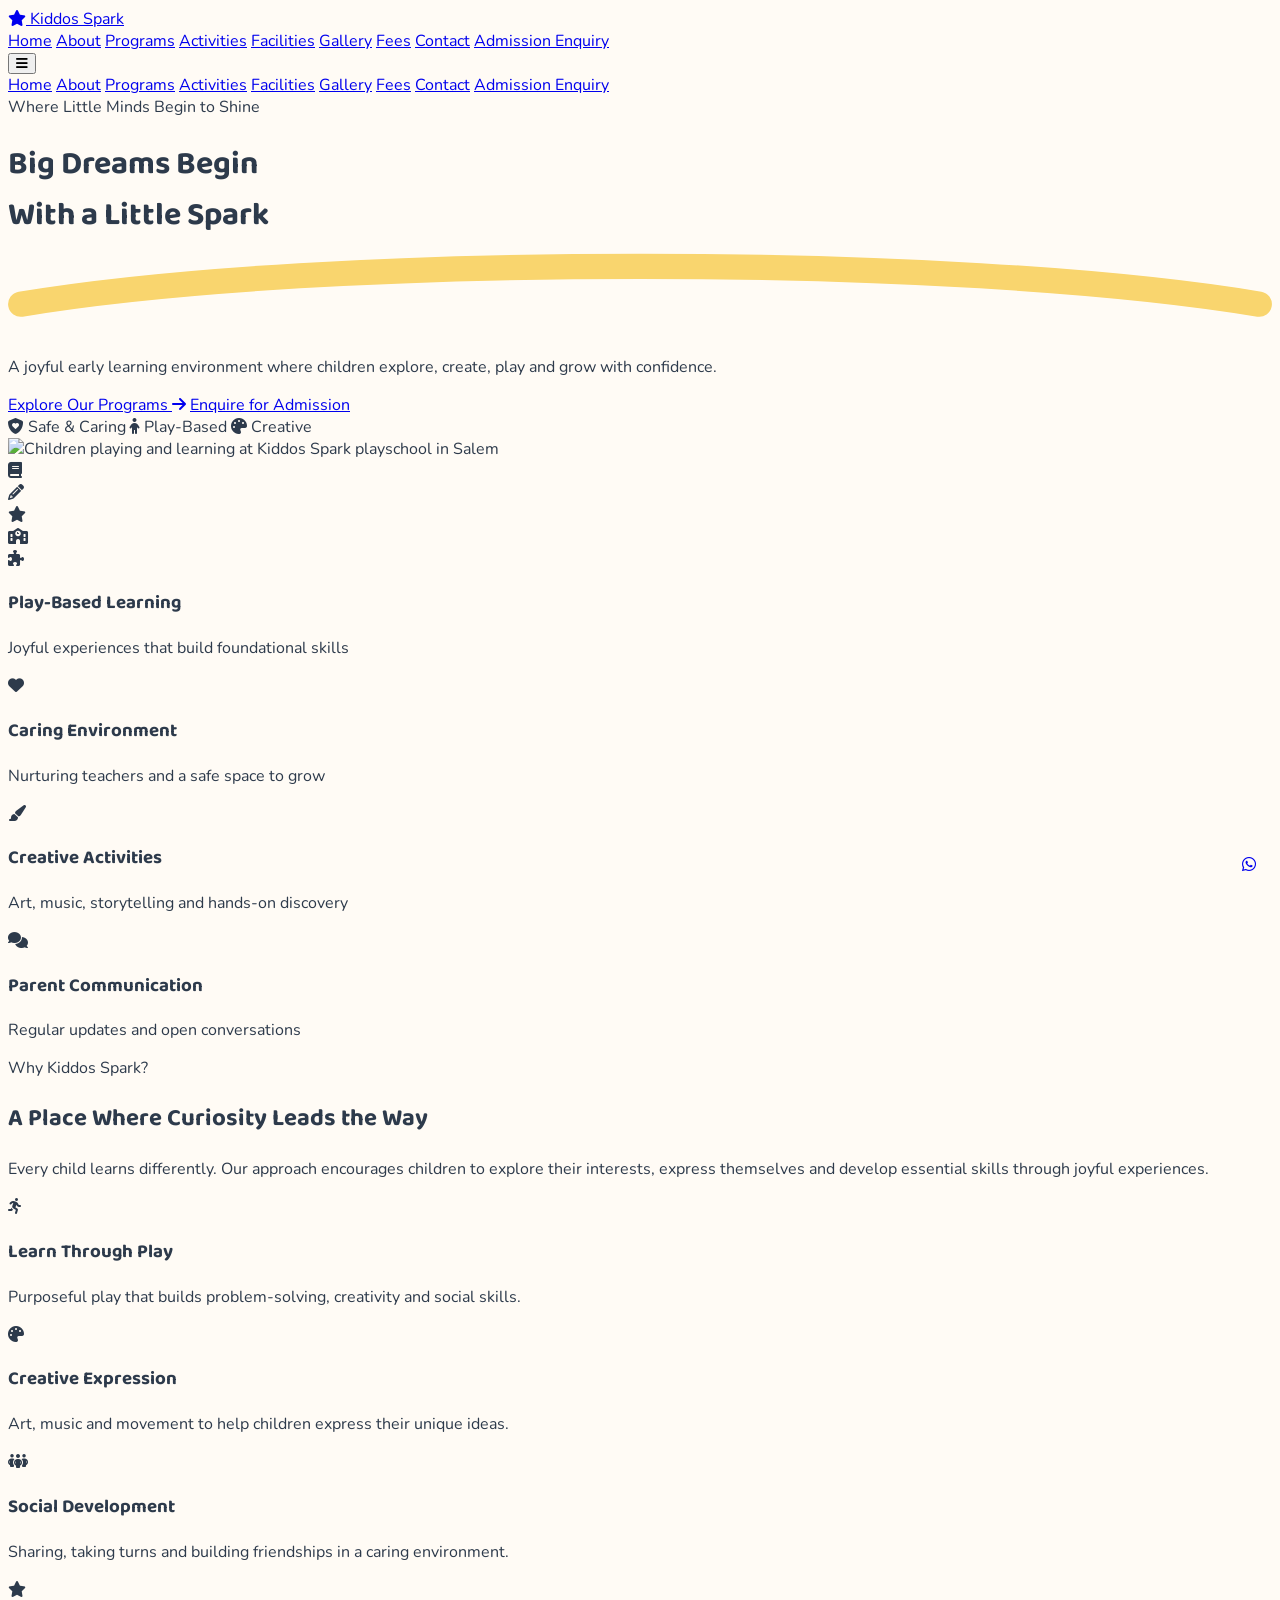
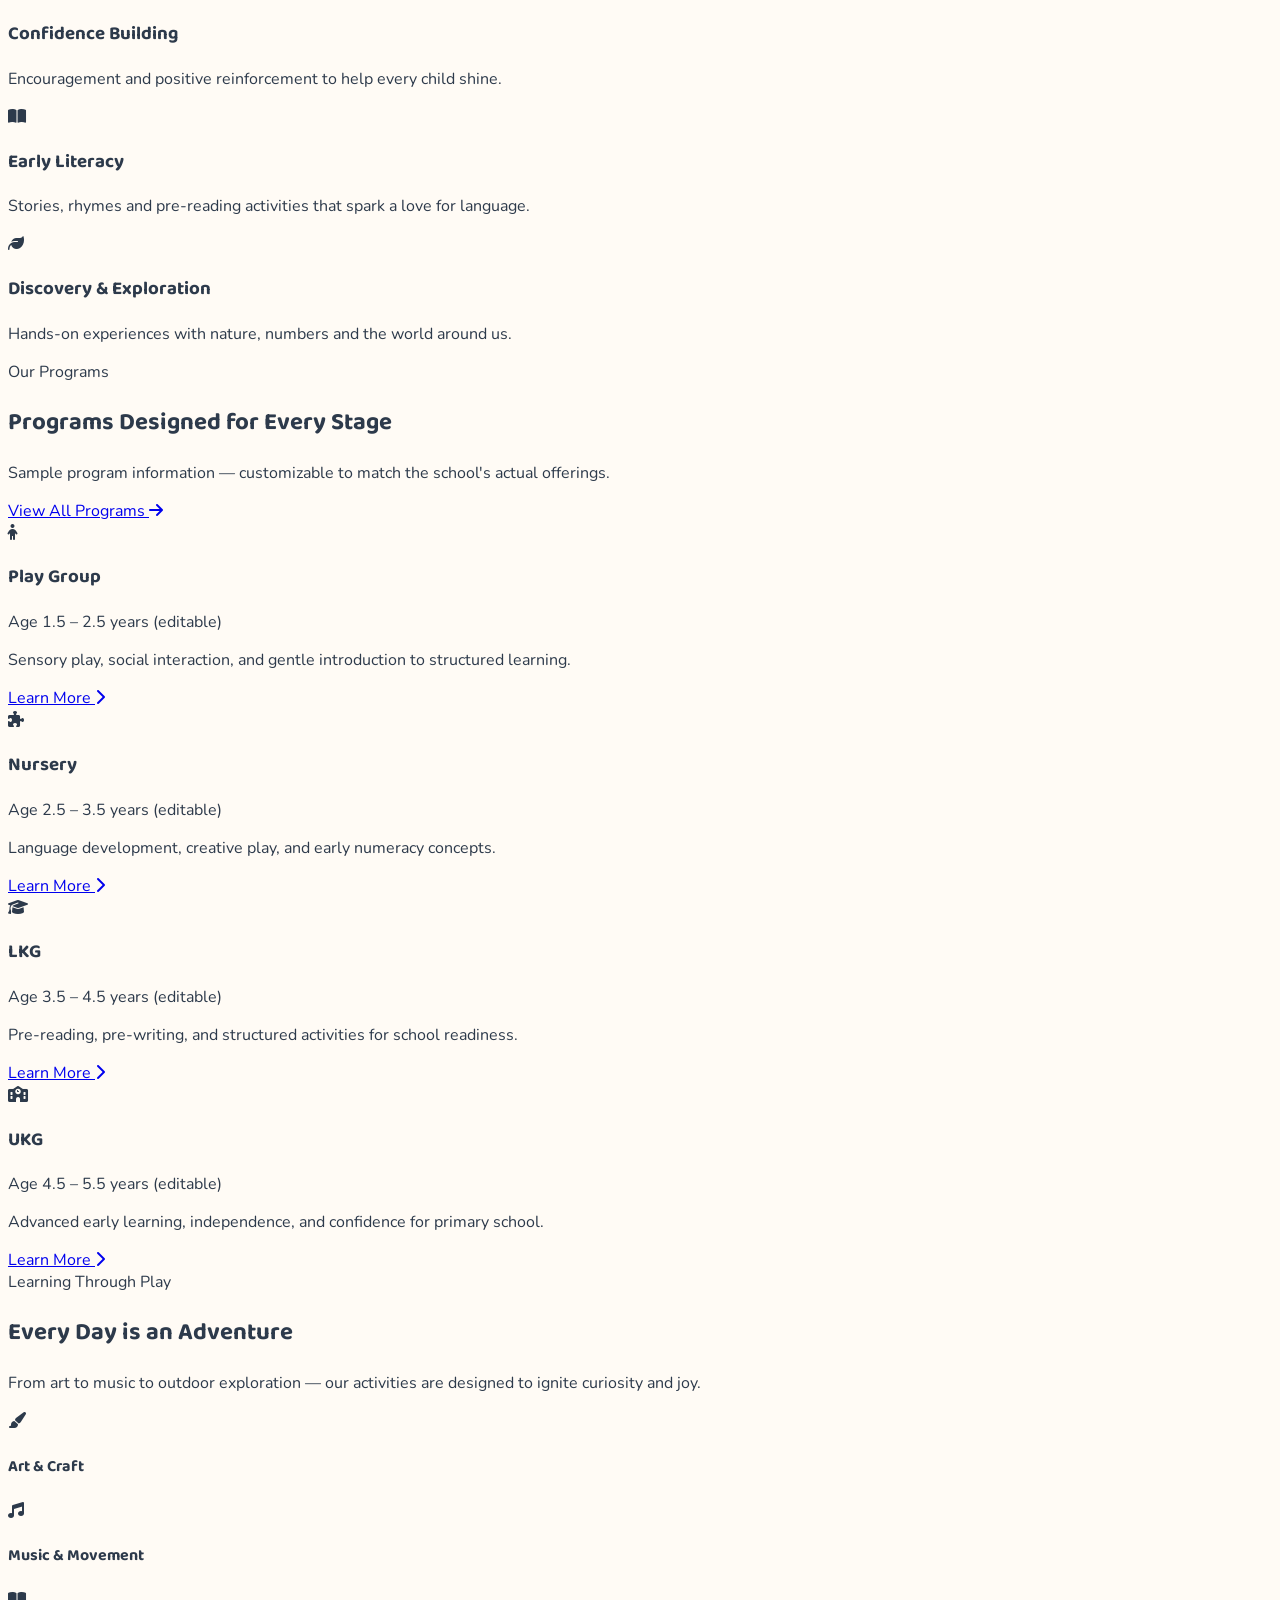
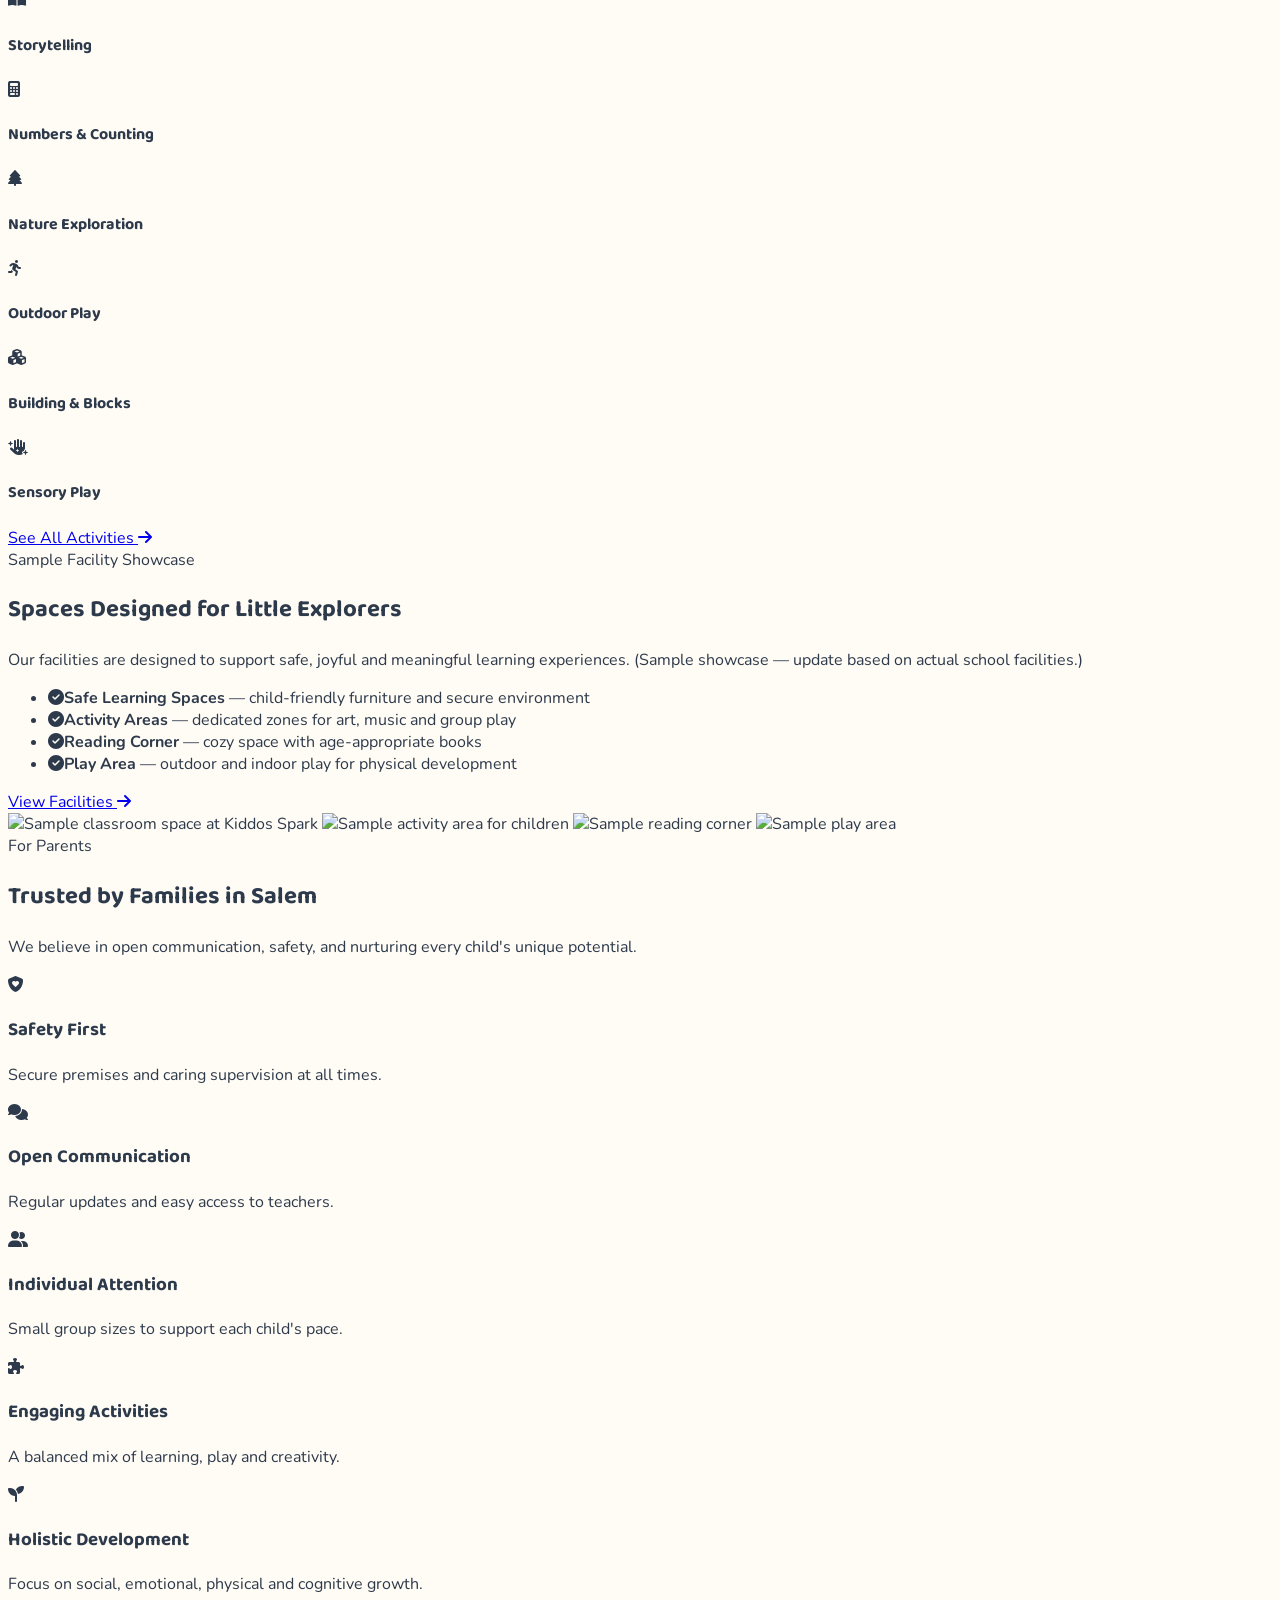
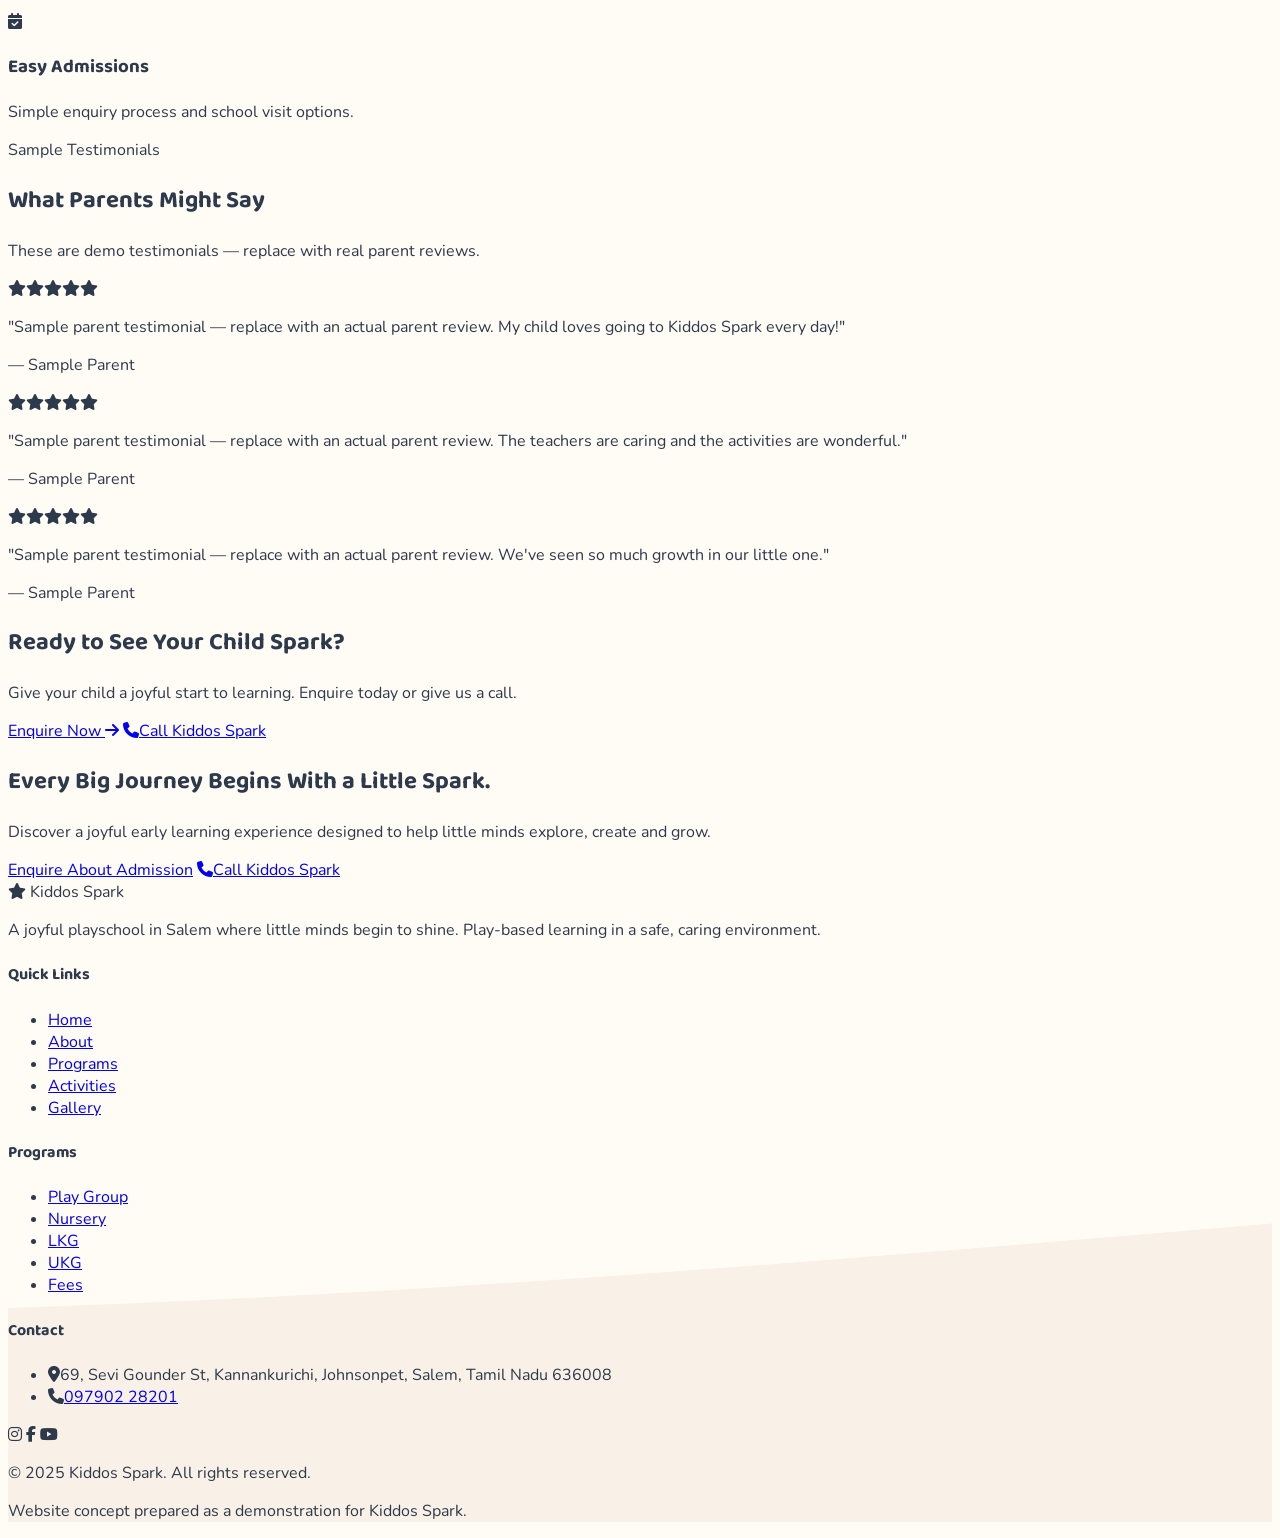
==== index.html @ aa5a7708 "first commit" ====
<!DOCTYPE html>
<html lang="en">
<head>
  <meta charset="UTF-8" />
  <meta name="viewport" content="width=device-width, initial-scale=1.0" />
  <title>Kiddos Spark – Premium Playschool in Salem | Big Dreams Begin With a Little Spark</title>
  <meta name="description" content="Kiddos Spark is a joyful playschool in Salem, Tamil Nadu. Play-based learning, caring environment, creative activities. Enquire for admission." />
  <meta property="og:title" content="Kiddos Spark – Playschool in Salem" />
  <meta property="og:description" content="Where little minds begin to shine. Explore our programs, activities, and safe learning spaces." />
  <meta property="og:type" content="website" />
  <meta property="og:url" content="https://kiddosspark.example.com" />
  <meta property="og:image" content="https://images.unsplash.com/photo-1587654780291-39c9404d746b?w=1200&h=630&fit=crop" />
  <link rel="canonical" href="https://kiddosspark.example.com" />
  <!-- Tailwind + Fonts + Icons -->
  <script src="https://cdn.tailwindcss.com"></script>
  <link rel="preconnect" href="https://fonts.googleapis.com" />
  <link rel="preconnect" href="https://fonts.gstatic.com" crossorigin />
  <link href="https://fonts.googleapis.com/css2?family=Baloo+2:wght@400;500;600;700;800&family=Nunito:wght@400;500;600;700;800&display=swap" rel="stylesheet" />
  <link rel="stylesheet" href="https://cdnjs.cloudflare.com/ajax/libs/font-awesome/6.5.0/css/all.min.css" />
  <!-- Custom Config & Styles -->
  <script>
    tailwind.config = {
      theme: {
        extend: {
          fontFamily: {
            'playful': ['"Baloo 2"', 'cursive'],
            'body': ['Nunito', 'sans-serif'],
          },
          colors: {
            'spark': {
              'yellow': '#F9D56E',
              'orange': '#F9A26C',
              'blue': '#6EC1E4',
              'green': '#A8D8B9',
              'pink': '#F7B7C7',
              'purple': '#B5A7E1',
            }
          },
          animation: {
            'float-slow': 'float 8s ease-in-out infinite',
            'float-medium': 'float 6s ease-in-out infinite',
            'float-fast': 'float 4s ease-in-out infinite',
            'sparkle': 'sparkle 3s ease-in-out infinite',
          },
          keyframes: {
            float: {
              '0%, 100%': { transform: 'translateY(0px)' },
              '50%': { transform: 'translateY(-12px)' },
            },
            sparkle: {
              '0%, 100%': { opacity: 0.3, transform: 'scale(0.8)' },
              '50%': { opacity: 1, transform: 'scale(1.2)' },
            }
          }
        }
      }
    }
  </script>
  <style>
    /* ===== BASE & ACCESSIBILITY ===== */
    * { scroll-behavior: smooth; }
    body { font-family: 'Nunito', sans-serif; color: #2D3A4B; background-color: #FFFBF5; }
    h1, h2, h3, h4 { font-family: 'Baloo 2', cursive; }
    .focus-ring:focus-visible { outline: 3px solid #F9A26C; outline-offset: 3px; border-radius: 8px; }
    .sr-only { position: absolute; width: 1px; height: 1px; padding: 0; margin: -1px; overflow: hidden; clip: rect(0,0,0,0); border: 0; }
    
    /* ===== DECORATIVE SHAPES ===== */
    .deco-cloud {
      background: white;
      border-radius: 100px;
      box-shadow: 0 8px 20px rgba(110, 193, 228, 0.15);
    }
    .deco-cloud::before, .deco-cloud::after {
      content: ''; position: absolute; background: white; border-radius: 50%;
    }
    .deco-cloud::before { width: 50%; height: 100%; top: -40%; left: 15%; }
    .deco-cloud::after { width: 40%; height: 80%; top: -30%; right: 15%; }
    .deco-blob {
      border-radius: 30% 70% 70% 30% / 30% 30% 70% 70%;
    }
    .deco-star {
      clip-path: polygon(50% 0%, 61% 35%, 98% 35%, 68% 57%, 79% 91%, 50% 70%, 21% 91%, 32% 57%, 2% 35%, 39% 35%);
    }
    
    /* ===== SCROLL REVEAL ===== */
    .reveal { opacity: 0; transform: translateY(30px); transition: opacity 0.8s ease, transform 0.8s ease; }
    .reveal.active { opacity: 1; transform: translateY(0); }
    .reveal-scale { opacity: 0; transform: scale(0.95); transition: opacity 0.7s ease, transform 0.7s ease; }
    .reveal-scale.active { opacity: 1; transform: scale(1); }
    
    /* ===== NAV & FOOTER ===== */
    .nav-scrolled { box-shadow: 0 4px 20px rgba(0,0,0,0.06); background: rgba(255,255,255,0.95); backdrop-filter: blur(8px); }
    .footer-wave { background: url("data:image/svg+xml,%3Csvg xmlns='http://www.w3.org/2000/svg' viewBox='0 0 1200 120'%3E%3Cpath d='M0,64L80,69.3C160,75,320,85,480,80C640,75,800,53,960,48C1120,43,1280,53,1360,58.7L1440,64L1440,120L1360,120C1280,120,1120,120,960,120C800,120,640,120,480,120C320,120,160,120,80,120L0,120Z' fill='%23F9F1E7'/%3E%3C/svg%3E") repeat-x bottom; background-size: cover; }
    
    /* ===== CARDS ===== */
    .card-hover { transition: transform 0.3s ease, box-shadow 0.3s ease; }
    .card-hover:hover { transform: translateY(-6px) scale(1.01); box-shadow: 0 20px 30px -10px rgba(249, 162, 108, 0.25); }
    .program-icon { transition: transform 0.3s ease; }
    .card-hover:hover .program-icon { transform: translateY(-4px) scale(1.1); }
    
    /* ===== GALLERY ===== */
    .gallery-item { transition: transform 0.3s ease, opacity 0.3s ease; cursor: pointer; }
    .gallery-item:hover { transform: scale(1.02); }
    .lightbox { display: none; position: fixed; inset: 0; background: rgba(0,0,0,0.9); z-index: 1000; align-items: center; justify-content: center; }
    .lightbox.active { display: flex; }
    .lightbox img { max-width: 90vw; max-height: 80vh; border-radius: 12px; box-shadow: 0 20px 40px rgba(0,0,0,0.4); }
    
    /* ===== FLOATING WHATSAPP ===== */
    .float-wa { position: fixed; bottom: 24px; right: 24px; z-index: 999; }
    @media (max-width: 768px) {
      .float-wa { bottom: 80px; right: 16px; }
    }
    
    /* ===== MOBILE STICKY BAR ===== */
    .mobile-cta-bar { display: none; }
    @media (max-width: 768px) {
      .mobile-cta-bar { display: flex; position: fixed; bottom: 0; left: 0; right: 0; background: white; box-shadow: 0 -4px 20px rgba(0,0,0,0.08); z-index: 998; padding: 6px 12px; justify-content: space-around; border-top: 1px solid #f0e8dc; }
      .mobile-cta-bar a { display: flex; flex-direction: column; align-items: center; font-size: 10px; color: #2D3A4B; text-decoration: none; padding: 6px 8px; border-radius: 12px; transition: background 0.2s; }
      .mobile-cta-bar a i { font-size: 18px; margin-bottom: 2px; color: #F9A26C; }
      .mobile-cta-bar a:active { background: #FFF3E9; }
      body { padding-bottom: 68px; }
    }
    
    /* ===== TIMELINE ===== */
    .timeline-item::after { content: ''; position: absolute; left: 50%; top: 100%; height: 40px; width: 3px; background: #F9D56E; transform: translateX(-50%); }
    .timeline-item:last-child::after { display: none; }
    
    /* ===== FEE TABLE ===== */
    .fee-table th { background: #FDF2E6; }
    .fee-table tr:nth-child(even) { background: #FFFBF5; }
    
    /* ===== REDUCED MOTION ===== */
    @media (prefers-reduced-motion: reduce) {
      * { animation-duration: 0.01ms !important; animation-iteration-count: 1 !important; transition-duration: 0.01ms !important; }
      .reveal, .reveal-scale { opacity: 1; transform: none; }
    }
  </style>
</head>
<body class="font-body text-gray-800 antialiased">

  <!-- ==================== NAVBAR ==================== -->
  <nav id="navbar" class="fixed top-0 left-0 right-0 z-50 bg-white/80 backdrop-blur-md transition-all duration-300">
    <div class="max-w-7xl mx-auto px-4 sm:px-6 lg:px-8">
      <div class="flex items-center justify-between h-16 md:h-20">
        <!-- Logo -->
        <a href="index.html" class="flex items-center gap-2 focus-ring" aria-label="Kiddos Spark Home">
          <span class="relative flex items-center justify-center w-10 h-10 md:w-12 md:h-12 bg-gradient-to-br from-spark-yellow to-spark-orange rounded-2xl shadow-md">
            <i class="fas fa-star text-white text-lg md:text-xl"></i>
            <span class="absolute -top-1 -right-1 w-3 h-3 bg-spark-blue rounded-full animate-sparkle"></span>
          </span>
          <span class="font-playful font-bold text-xl md:text-2xl text-gray-800">Kiddos <span class="text-spark-orange">Spark</span></span>
        </a>
        <!-- Desktop Menu -->
        <div class="hidden md:flex items-center gap-1 lg:gap-2">
          <a href="index.html" class="px-3 py-2 text-sm font-semibold rounded-full hover:bg-spark-yellow/20 transition focus-ring">Home</a>
          <a href="about.html" class="px-3 py-2 text-sm font-semibold rounded-full hover:bg-spark-yellow/20 transition focus-ring">About</a>
          <a href="programs.html" class="px-3 py-2 text-sm font-semibold rounded-full hover:bg-spark-yellow/20 transition focus-ring">Programs</a>
          <a href="activities.html" class="px-3 py-2 text-sm font-semibold rounded-full hover:bg-spark-yellow/20 transition focus-ring">Activities</a>
          <a href="facilities.html" class="px-3 py-2 text-sm font-semibold rounded-full hover:bg-spark-yellow/20 transition focus-ring">Facilities</a>
          <a href="gallery.html" class="px-3 py-2 text-sm font-semibold rounded-full hover:bg-spark-yellow/20 transition focus-ring">Gallery</a>
          <a href="fees.html" class="px-3 py-2 text-sm font-semibold rounded-full hover:bg-spark-yellow/20 transition focus-ring">Fees</a>
          <a href="contact.html" class="px-3 py-2 text-sm font-semibold rounded-full hover:bg-spark-yellow/20 transition focus-ring">Contact</a>
          <a href="admissions.html" class="ml-2 px-5 py-2.5 bg-spark-orange text-white text-sm font-bold rounded-full shadow-md hover:bg-orange-500 transition focus-ring">Admission Enquiry</a>
        </div>
        <!-- Mobile Hamburger -->
        <button id="menu-btn" class="md:hidden p-2 rounded-lg hover:bg-spark-yellow/20 focus-ring" aria-label="Toggle menu" aria-expanded="false">
          <i class="fas fa-bars text-2xl text-gray-700"></i>
        </button>
      </div>
    </div>
    <!-- Mobile Menu -->
    <div id="mobile-menu" class="hidden md:hidden bg-white border-t border-gray-100 px-4 pb-6 pt-2 shadow-lg">
      <div class="flex flex-col gap-1">
        <a href="index.html" class="px-4 py-3 text-sm font-semibold rounded-xl hover:bg-spark-yellow/20 transition">Home</a>
        <a href="about.html" class="px-4 py-3 text-sm font-semibold rounded-xl hover:bg-spark-yellow/20 transition">About</a>
        <a href="programs.html" class="px-4 py-3 text-sm font-semibold rounded-xl hover:bg-spark-yellow/20 transition">Programs</a>
        <a href="activities.html" class="px-4 py-3 text-sm font-semibold rounded-xl hover:bg-spark-yellow/20 transition">Activities</a>
        <a href="facilities.html" class="px-4 py-3 text-sm font-semibold rounded-xl hover:bg-spark-yellow/20 transition">Facilities</a>
        <a href="gallery.html" class="px-4 py-3 text-sm font-semibold rounded-xl hover:bg-spark-yellow/20 transition">Gallery</a>
        <a href="fees.html" class="px-4 py-3 text-sm font-semibold rounded-xl hover:bg-spark-yellow/20 transition">Fees</a>
        <a href="contact.html" class="px-4 py-3 text-sm font-semibold rounded-xl hover:bg-spark-yellow/20 transition">Contact</a>
        <a href="admissions.html" class="mt-2 px-4 py-3 bg-spark-orange text-white text-sm font-bold rounded-xl text-center shadow-md hover:bg-orange-500 transition">Admission Enquiry</a>
      </div>
    </div>
  </nav>

  <!-- ==================== HERO ==================== -->
  <header class="relative pt-28 md:pt-36 pb-16 md:pb-24 overflow-hidden">
    <!-- Decorative background blobs -->
    <div class="absolute top-20 -left-20 w-72 h-72 bg-spark-yellow/20 rounded-full blur-3xl" aria-hidden="true"></div>
    <div class="absolute bottom-0 -right-20 w-96 h-96 bg-spark-blue/15 rounded-full blur-3xl" aria-hidden="true"></div>
    <div class="absolute top-40 right-1/4 w-24 h-24 bg-spark-pink/20 rounded-full blur-2xl" aria-hidden="true"></div>
    
    <div class="max-w-7xl mx-auto px-4 sm:px-6 lg:px-8 relative">
      <div class="grid md:grid-cols-2 gap-12 items-center">
        <!-- Left Content -->
        <div class="reveal">
          <span class="inline-block px-4 py-1.5 bg-spark-yellow/30 text-spark-orange font-bold text-xs tracking-wider rounded-full mb-4 uppercase">Where Little Minds Begin to Shine</span>
          <h1 class="text-4xl sm:text-5xl lg:text-6xl font-playful font-extrabold leading-tight text-gray-800">
            Big Dreams Begin<br />With a <span class="text-spark-orange relative">Little Spark
              <svg class="absolute -bottom-2 left-0 w-full" viewBox="0 0 200 12" fill="none" xmlns="http://www.w3.org/2000/svg"><path d="M2 10C50 2 150 2 198 10" stroke="#F9D56E" stroke-width="4" stroke-linecap="round"/></svg>
            </span>
          </h1>
          <p class="mt-6 text-lg text-gray-600 max-w-lg leading-relaxed">A joyful early learning environment where children explore, create, play and grow with confidence.</p>
          <div class="mt-8 flex flex-wrap gap-4">
            <a href="programs.html" class="px-7 py-3.5 bg-spark-orange text-white font-bold rounded-full shadow-lg hover:bg-orange-500 transition transform hover:scale-105 focus-ring">Explore Our Programs <i class="fas fa-arrow-right ml-2"></i></a>
            <a href="admissions.html" class="px-7 py-3.5 bg-white text-spark-orange font-bold rounded-full shadow-md border-2 border-spark-orange hover:bg-spark-orange/5 transition transform hover:scale-105 focus-ring">Enquire for Admission</a>
          </div>
          <div class="mt-8 flex items-center gap-6 text-sm text-gray-500">
            <span class="flex items-center gap-2"><i class="fas fa-shield-heart text-spark-orange"></i> Safe & Caring</span>
            <span class="flex items-center gap-2"><i class="fas fa-child text-spark-blue"></i> Play-Based</span>
            <span class="flex items-center gap-2"><i class="fas fa-palette text-spark-pink"></i> Creative</span>
          </div>
        </div>
        <!-- Right Visual -->
        <div class="relative reveal-scale">
          <div class="relative w-full aspect-square max-w-md mx-auto">
            <!-- Main image card -->
            <div class="absolute inset-0 bg-gradient-to-br from-spark-yellow/40 to-spark-blue/30 rounded-[3rem] rotate-6 shadow-xl"></div>
            <img src="https://images.unsplash.com/photo-1587654780291-39c9404d746b?w=600&h=600&fit=crop" alt="Children playing and learning at Kiddos Spark playschool in Salem" class="relative rounded-[3rem] w-full h-full object-cover shadow-2xl -rotate-3 transition-transform hover:rotate-0 duration-500" loading="eager" />
            <!-- Floating decorative elements -->
            <div class="absolute -top-6 -right-4 w-16 h-16 bg-spark-yellow rounded-2xl flex items-center justify-center shadow-lg animate-float-slow" aria-hidden="true"><i class="fas fa-book text-white text-2xl"></i></div>
            <div class="absolute -bottom-4 -left-6 w-14 h-14 bg-spark-blue rounded-full flex items-center justify-center shadow-lg animate-float-medium" aria-hidden="true"><i class="fas fa-pencil text-white text-xl"></i></div>
            <div class="absolute top-1/2 -right-8 w-12 h-12 bg-spark-pink rounded-xl flex items-center justify-center shadow-lg animate-float-fast" aria-hidden="true"><i class="fas fa-star text-white text-lg"></i></div>
            <div class="absolute top-10 -left-4 w-10 h-10 bg-spark-green rounded-full shadow-lg animate-float-slow" aria-hidden="true"></div>
            <!-- Fallback illustration (always visible behind image if it fails) -->
            <div class="absolute inset-0 flex items-center justify-center bg-spark-yellow/10 rounded-[3rem] -z-10">
              <i class="fas fa-school text-8xl text-spark-orange/30"></i>
            </div>
          </div>
        </div>
      </div>
    </div>
  </header>

  <!-- ==================== TRUST / QUICK INFO ==================== -->
  <section class="py-12 bg-white">
    <div class="max-w-7xl mx-auto px-4 sm:px-6 lg:px-8">
      <div class="grid grid-cols-2 md:grid-cols-4 gap-6">
        <div class="reveal text-center p-6 rounded-3xl bg-spark-yellow/10 hover:bg-spark-yellow/20 transition card-hover">
          <div class="w-14 h-14 mx-auto bg-spark-yellow rounded-2xl flex items-center justify-center mb-3 shadow-sm"><i class="fas fa-puzzle-piece text-white text-2xl"></i></div>
          <h3 class="font-playful font-bold text-lg">Play-Based Learning</h3>
          <p class="text-sm text-gray-500 mt-1">Joyful experiences that build foundational skills</p>
        </div>
        <div class="reveal text-center p-6 rounded-3xl bg-spark-blue/10 hover:bg-spark-blue/20 transition card-hover">
          <div class="w-14 h-14 mx-auto bg-spark-blue rounded-2xl flex items-center justify-center mb-3 shadow-sm"><i class="fas fa-heart text-white text-2xl"></i></div>
          <h3 class="font-playful font-bold text-lg">Caring Environment</h3>
          <p class="text-sm text-gray-500 mt-1">Nurturing teachers and a safe space to grow</p>
        </div>
        <div class="reveal text-center p-6 rounded-3xl bg-spark-pink/10 hover:bg-spark-pink/20 transition card-hover">
          <div class="w-14 h-14 mx-auto bg-spark-pink rounded-2xl flex items-center justify-center mb-3 shadow-sm"><i class="fas fa-paint-brush text-white text-2xl"></i></div>
          <h3 class="font-playful font-bold text-lg">Creative Activities</h3>
          <p class="text-sm text-gray-500 mt-1">Art, music, storytelling and hands-on discovery</p>
        </div>
        <div class="reveal text-center p-6 rounded-3xl bg-spark-green/10 hover:bg-spark-green/20 transition card-hover">
          <div class="w-14 h-14 mx-auto bg-spark-green rounded-2xl flex items-center justify-center mb-3 shadow-sm"><i class="fas fa-comments text-white text-2xl"></i></div>
          <h3 class="font-playful font-bold text-lg">Parent Communication</h3>
          <p class="text-sm text-gray-500 mt-1">Regular updates and open conversations</p>
        </div>
      </div>
    </div>
  </section>

  <!-- ==================== WHY KIDDOS SPARK ==================== -->
  <section class="py-16 md:py-24 bg-[#FFFBF5] relative overflow-hidden">
    <div class="absolute top-10 right-0 w-40 h-40 bg-spark-yellow/10 rounded-full blur-3xl" aria-hidden="true"></div>
    <div class="max-w-7xl mx-auto px-4 sm:px-6 lg:px-8">
      <div class="text-center max-w-3xl mx-auto mb-14 reveal">
        <span class="text-spark-orange font-bold text-sm tracking-wider uppercase">Why Kiddos Spark?</span>
        <h2 class="text-3xl md:text-4xl font-playful font-extrabold mt-2">A Place Where Curiosity Leads the Way</h2>
        <p class="mt-4 text-gray-600 leading-relaxed">Every child learns differently. Our approach encourages children to explore their interests, express themselves and develop essential skills through joyful experiences.</p>
      </div>
      <div class="grid sm:grid-cols-2 lg:grid-cols-3 gap-6">
        <div class="reveal bg-white p-7 rounded-3xl shadow-sm border border-gray-100 card-hover">
          <div class="w-12 h-12 bg-spark-yellow rounded-xl flex items-center justify-center mb-4"><i class="fas fa-person-running text-white text-xl"></i></div>
          <h3 class="font-playful font-bold text-xl">Learn Through Play</h3>
          <p class="text-gray-500 text-sm mt-2">Purposeful play that builds problem-solving, creativity and social skills.</p>
        </div>
        <div class="reveal bg-white p-7 rounded-3xl shadow-sm border border-gray-100 card-hover">
          <div class="w-12 h-12 bg-spark-pink rounded-xl flex items-center justify-center mb-4"><i class="fas fa-palette text-white text-xl"></i></div>
          <h3 class="font-playful font-bold text-xl">Creative Expression</h3>
          <p class="text-gray-500 text-sm mt-2">Art, music and movement to help children express their unique ideas.</p>
        </div>
        <div class="reveal bg-white p-7 rounded-3xl shadow-sm border border-gray-100 card-hover">
          <div class="w-12 h-12 bg-spark-blue rounded-xl flex items-center justify-center mb-4"><i class="fas fa-people-group text-white text-xl"></i></div>
          <h3 class="font-playful font-bold text-xl">Social Development</h3>
          <p class="text-gray-500 text-sm mt-2">Sharing, taking turns and building friendships in a caring environment.</p>
        </div>
        <div class="reveal bg-white p-7 rounded-3xl shadow-sm border border-gray-100 card-hover">
          <div class="w-12 h-12 bg-spark-green rounded-xl flex items-center justify-center mb-4"><i class="fas fa-star text-white text-xl"></i></div>
          <h3 class="font-playful font-bold text-xl">Confidence Building</h3>
          <p class="text-gray-500 text-sm mt-2">Encouragement and positive reinforcement to help every child shine.</p>
        </div>
        <div class="reveal bg-white p-7 rounded-3xl shadow-sm border border-gray-100 card-hover">
          <div class="w-12 h-12 bg-spark-purple rounded-xl flex items-center justify-center mb-4"><i class="fas fa-book-open text-white text-xl"></i></div>
          <h3 class="font-playful font-bold text-xl">Early Literacy</h3>
          <p class="text-gray-500 text-sm mt-2">Stories, rhymes and pre-reading activities that spark a love for language.</p>
        </div>
        <div class="reveal bg-white p-7 rounded-3xl shadow-sm border border-gray-100 card-hover">
          <div class="w-12 h-12 bg-spark-orange rounded-xl flex items-center justify-center mb-4"><i class="fas fa-leaf text-white text-xl"></i></div>
          <h3 class="font-playful font-bold text-xl">Discovery & Exploration</h3>
          <p class="text-gray-500 text-sm mt-2">Hands-on experiences with nature, numbers and the world around us.</p>
        </div>
      </div>
    </div>
  </section>

  <!-- ==================== PROGRAMS PREVIEW ==================== -->
  <section class="py-16 md:py-24 bg-white">
    <div class="max-w-7xl mx-auto px-4 sm:px-6 lg:px-8">
      <div class="flex flex-col md:flex-row md:items-end justify-between mb-12 reveal">
        <div>
          <span class="text-spark-orange font-bold text-sm tracking-wider uppercase">Our Programs</span>
          <h2 class="text-3xl md:text-4xl font-playful font-extrabold mt-2">Programs Designed for Every Stage</h2>
          <p class="text-gray-500 mt-3 max-w-xl">Sample program information — customizable to match the school's actual offerings.</p>
        </div>
        <a href="programs.html" class="mt-4 md:mt-0 px-6 py-3 bg-spark-orange/10 text-spark-orange font-bold rounded-full hover:bg-spark-orange/20 transition focus-ring">View All Programs <i class="fas fa-arrow-right ml-1"></i></a>
      </div>
      <div class="grid sm:grid-cols-2 lg:grid-cols-4 gap-6">
        <div class="reveal-scale bg-[#FFFBF5] rounded-3xl p-6 border border-gray-100 card-hover">
          <div class="w-14 h-14 bg-spark-yellow rounded-2xl flex items-center justify-center mb-4 program-icon"><i class="fas fa-child text-white text-2xl"></i></div>
          <h3 class="font-playful font-bold text-xl">Play Group</h3>
          <p class="text-xs text-spark-orange font-semibold mt-1">Age 1.5 – 2.5 years (editable)</p>
          <p class="text-gray-500 text-sm mt-3">Sensory play, social interaction, and gentle introduction to structured learning.</p>
          <a href="programs.html" class="inline-block mt-4 text-spark-orange font-bold text-sm hover:underline focus-ring">Learn More <i class="fas fa-chevron-right text-xs"></i></a>
        </div>
        <div class="reveal-scale bg-[#FFFBF5] rounded-3xl p-6 border border-gray-100 card-hover">
          <div class="w-14 h-14 bg-spark-blue rounded-2xl flex items-center justify-center mb-4 program-icon"><i class="fas fa-puzzle-piece text-white text-2xl"></i></div>
          <h3 class="font-playful font-bold text-xl">Nursery</h3>
          <p class="text-xs text-spark-orange font-semibold mt-1">Age 2.5 – 3.5 years (editable)</p>
          <p class="text-gray-500 text-sm mt-3">Language development, creative play, and early numeracy concepts.</p>
          <a href="programs.html" class="inline-block mt-4 text-spark-orange font-bold text-sm hover:underline focus-ring">Learn More <i class="fas fa-chevron-right text-xs"></i></a>
        </div>
        <div class="reveal-scale bg-[#FFFBF5] rounded-3xl p-6 border border-gray-100 card-hover">
          <div class="w-14 h-14 bg-spark-pink rounded-2xl flex items-center justify-center mb-4 program-icon"><i class="fas fa-graduation-cap text-white text-2xl"></i></div>
          <h3 class="font-playful font-bold text-xl">LKG</h3>
          <p class="text-xs text-spark-orange font-semibold mt-1">Age 3.5 – 4.5 years (editable)</p>
          <p class="text-gray-500 text-sm mt-3">Pre-reading, pre-writing, and structured activities for school readiness.</p>
          <a href="programs.html" class="inline-block mt-4 text-spark-orange font-bold text-sm hover:underline focus-ring">Learn More <i class="fas fa-chevron-right text-xs"></i></a>
        </div>
        <div class="reveal-scale bg-[#FFFBF5] rounded-3xl p-6 border border-gray-100 card-hover">
          <div class="w-14 h-14 bg-spark-green rounded-2xl flex items-center justify-center mb-4 program-icon"><i class="fas fa-school text-white text-2xl"></i></div>
          <h3 class="font-playful font-bold text-xl">UKG</h3>
          <p class="text-xs text-spark-orange font-semibold mt-1">Age 4.5 – 5.5 years (editable)</p>
          <p class="text-gray-500 text-sm mt-3">Advanced early learning, independence, and confidence for primary school.</p>
          <a href="programs.html" class="inline-block mt-4 text-spark-orange font-bold text-sm hover:underline focus-ring">Learn More <i class="fas fa-chevron-right text-xs"></i></a>
        </div>
      </div>
    </div>
  </section>

  <!-- ==================== LEARNING THROUGH PLAY ==================== -->
  <section class="py-16 md:py-24 bg-[#FFFBF5]">
    <div class="max-w-7xl mx-auto px-4 sm:px-6 lg:px-8">
      <div class="text-center max-w-3xl mx-auto mb-14 reveal">
        <span class="text-spark-orange font-bold text-sm tracking-wider uppercase">Learning Through Play</span>
        <h2 class="text-3xl md:text-4xl font-playful font-extrabold mt-2">Every Day is an Adventure</h2>
        <p class="mt-4 text-gray-600">From art to music to outdoor exploration — our activities are designed to ignite curiosity and joy.</p>
      </div>
      <div class="grid grid-cols-2 md:grid-cols-4 gap-4 md:gap-6">
        <div class="reveal bg-white rounded-2xl p-5 text-center shadow-sm card-hover">
          <div class="w-12 h-12 mx-auto bg-spark-yellow rounded-xl flex items-center justify-center mb-3"><i class="fas fa-paint-brush text-white text-xl"></i></div>
          <h4 class="font-playful font-bold">Art & Craft</h4>
        </div>
        <div class="reveal bg-white rounded-2xl p-5 text-center shadow-sm card-hover">
          <div class="w-12 h-12 mx-auto bg-spark-blue rounded-xl flex items-center justify-center mb-3"><i class="fas fa-music text-white text-xl"></i></div>
          <h4 class="font-playful font-bold">Music & Movement</h4>
        </div>
        <div class="reveal bg-white rounded-2xl p-5 text-center shadow-sm card-hover">
          <div class="w-12 h-12 mx-auto bg-spark-pink rounded-xl flex items-center justify-center mb-3"><i class="fas fa-book-open text-white text-xl"></i></div>
          <h4 class="font-playful font-bold">Storytelling</h4>
        </div>
        <div class="reveal bg-white rounded-2xl p-5 text-center shadow-sm card-hover">
          <div class="w-12 h-12 mx-auto bg-spark-green rounded-xl flex items-center justify-center mb-3"><i class="fas fa-calculator text-white text-xl"></i></div>
          <h4 class="font-playful font-bold">Numbers & Counting</h4>
        </div>
        <div class="reveal bg-white rounded-2xl p-5 text-center shadow-sm card-hover">
          <div class="w-12 h-12 mx-auto bg-spark-purple rounded-xl flex items-center justify-center mb-3"><i class="fas fa-tree text-white text-xl"></i></div>
          <h4 class="font-playful font-bold">Nature Exploration</h4>
        </div>
        <div class="reveal bg-white rounded-2xl p-5 text-center shadow-sm card-hover">
          <div class="w-12 h-12 mx-auto bg-spark-orange rounded-xl flex items-center justify-center mb-3"><i class="fas fa-person-running text-white text-xl"></i></div>
          <h4 class="font-playful font-bold">Outdoor Play</h4>
        </div>
        <div class="reveal bg-white rounded-2xl p-5 text-center shadow-sm card-hover">
          <div class="w-12 h-12 mx-auto bg-spark-yellow rounded-xl flex items-center justify-center mb-3"><i class="fas fa-cubes text-white text-xl"></i></div>
          <h4 class="font-playful font-bold">Building & Blocks</h4>
        </div>
        <div class="reveal bg-white rounded-2xl p-5 text-center shadow-sm card-hover">
          <div class="w-12 h-12 mx-auto bg-spark-blue rounded-xl flex items-center justify-center mb-3"><i class="fas fa-hand-sparkles text-white text-xl"></i></div>
          <h4 class="font-playful font-bold">Sensory Play</h4>
        </div>
      </div>
      <div class="text-center mt-10 reveal">
        <a href="activities.html" class="px-7 py-3 bg-spark-orange text-white font-bold rounded-full shadow-md hover:bg-orange-500 transition focus-ring">See All Activities <i class="fas fa-arrow-right ml-1"></i></a>
      </div>
    </div>
  </section>

  <!-- ==================== FACILITIES PREVIEW ==================== -->
  <section class="py-16 md:py-24 bg-white">
    <div class="max-w-7xl mx-auto px-4 sm:px-6 lg:px-8">
      <div class="grid md:grid-cols-2 gap-12 items-center">
        <div class="reveal">
          <span class="text-spark-orange font-bold text-sm tracking-wider uppercase">Sample Facility Showcase</span>
          <h2 class="text-3xl md:text-4xl font-playful font-extrabold mt-2">Spaces Designed for Little Explorers</h2>
          <p class="mt-4 text-gray-600 leading-relaxed">Our facilities are designed to support safe, joyful and meaningful learning experiences. (Sample showcase — update based on actual school facilities.)</p>
          <ul class="mt-6 space-y-3">
            <li class="flex items-start gap-3"><i class="fas fa-check-circle text-spark-green mt-1"></i><span><strong>Safe Learning Spaces</strong> — child-friendly furniture and secure environment</span></li>
            <li class="flex items-start gap-3"><i class="fas fa-check-circle text-spark-green mt-1"></i><span><strong>Activity Areas</strong> — dedicated zones for art, music and group play</span></li>
            <li class="flex items-start gap-3"><i class="fas fa-check-circle text-spark-green mt-1"></i><span><strong>Reading Corner</strong> — cozy space with age-appropriate books</span></li>
            <li class="flex items-start gap-3"><i class="fas fa-check-circle text-spark-green mt-1"></i><span><strong>Play Area</strong> — outdoor and indoor play for physical development</span></li>
          </ul>
          <a href="facilities.html" class="inline-block mt-8 px-7 py-3 bg-spark-blue text-white font-bold rounded-full shadow-md hover:bg-blue-500 transition focus-ring">View Facilities <i class="fas fa-arrow-right ml-1"></i></a>
        </div>
        <div class="reveal-scale relative">
          <div class="grid grid-cols-2 gap-4">
            <img src="https://images.unsplash.com/photo-1503454537195-1dcabb73ffb9?w=400&h=400&fit=crop" alt="Sample classroom space at Kiddos Spark" class="rounded-3xl w-full h-48 object-cover shadow-md" loading="lazy" />
            <img src="https://images.unsplash.com/photo-1588072432836-e10032774350?w=400&h=400&fit=crop" alt="Sample activity area for children" class="rounded-3xl w-full h-48 object-cover shadow-md mt-8" loading="lazy" />
            <img src="https://images.unsplash.com/photo-1564429238817-393bd4286b2d?w=400&h=400&fit=crop" alt="Sample reading corner" class="rounded-3xl w-full h-48 object-cover shadow-md -mt-4" loading="lazy" />
            <img src="https://images.unsplash.com/photo-1596464716127-f2a82984de30?w=400&h=400&fit=crop" alt="Sample play area" class="rounded-3xl w-full h-48 object-cover shadow-md mt-4" loading="lazy" />
          </div>
        </div>
      </div>
    </div>
  </section>

  <!-- ==================== PARENT TRUST ==================== -->
  <section class="py-16 md:py-24 bg-[#FFFBF5]">
    <div class="max-w-7xl mx-auto px-4 sm:px-6 lg:px-8">
      <div class="text-center max-w-3xl mx-auto mb-14 reveal">
        <span class="text-spark-orange font-bold text-sm tracking-wider uppercase">For Parents</span>
        <h2 class="text-3xl md:text-4xl font-playful font-extrabold mt-2">Trusted by Families in Salem</h2>
        <p class="mt-4 text-gray-600">We believe in open communication, safety, and nurturing every child's unique potential.</p>
      </div>
      <div class="grid sm:grid-cols-2 lg:grid-cols-3 gap-6">
        <div class="reveal bg-white p-7 rounded-3xl shadow-sm card-hover">
          <div class="w-12 h-12 bg-spark-blue rounded-xl flex items-center justify-center mb-4"><i class="fas fa-shield-heart text-white text-xl"></i></div>
          <h3 class="font-playful font-bold text-lg">Safety First</h3>
          <p class="text-gray-500 text-sm mt-2">Secure premises and caring supervision at all times.</p>
        </div>
        <div class="reveal bg-white p-7 rounded-3xl shadow-sm card-hover">
          <div class="w-12 h-12 bg-spark-green rounded-xl flex items-center justify-center mb-4"><i class="fas fa-comments text-white text-xl"></i></div>
          <h3 class="font-playful font-bold text-lg">Open Communication</h3>
          <p class="text-gray-500 text-sm mt-2">Regular updates and easy access to teachers.</p>
        </div>
        <div class="reveal bg-white p-7 rounded-3xl shadow-sm card-hover">
          <div class="w-12 h-12 bg-spark-yellow rounded-xl flex items-center justify-center mb-4"><i class="fas fa-user-group text-white text-xl"></i></div>
          <h3 class="font-playful font-bold text-lg">Individual Attention</h3>
          <p class="text-gray-500 text-sm mt-2">Small group sizes to support each child's pace.</p>
        </div>
        <div class="reveal bg-white p-7 rounded-3xl shadow-sm card-hover">
          <div class="w-12 h-12 bg-spark-pink rounded-xl flex items-center justify-center mb-4"><i class="fas fa-puzzle-piece text-white text-xl"></i></div>
          <h3 class="font-playful font-bold text-lg">Engaging Activities</h3>
          <p class="text-gray-500 text-sm mt-2">A balanced mix of learning, play and creativity.</p>
        </div>
        <div class="reveal bg-white p-7 rounded-3xl shadow-sm card-hover">
          <div class="w-12 h-12 bg-spark-purple rounded-xl flex items-center justify-center mb-4"><i class="fas fa-seedling text-white text-xl"></i></div>
          <h3 class="font-playful font-bold text-lg">Holistic Development</h3>
          <p class="text-gray-500 text-sm mt-2">Focus on social, emotional, physical and cognitive growth.</p>
        </div>
        <div class="reveal bg-white p-7 rounded-3xl shadow-sm card-hover">
          <div class="w-12 h-12 bg-spark-orange rounded-xl flex items-center justify-center mb-4"><i class="fas fa-calendar-check text-white text-xl"></i></div>
          <h3 class="font-playful font-bold text-lg">Easy Admissions</h3>
          <p class="text-gray-500 text-sm mt-2">Simple enquiry process and school visit options.</p>
        </div>
      </div>
    </div>
  </section>

  <!-- ==================== TESTIMONIALS ==================== -->
  <section class="py-16 md:py-24 bg-white">
    <div class="max-w-7xl mx-auto px-4 sm:px-6 lg:px-8">
      <div class="text-center max-w-3xl mx-auto mb-14 reveal">
        <span class="text-spark-orange font-bold text-sm tracking-wider uppercase">Sample Testimonials</span>
        <h2 class="text-3xl md:text-4xl font-playful font-extrabold mt-2">What Parents Might Say</h2>
        <p class="mt-4 text-gray-500 text-sm">These are demo testimonials — replace with real parent reviews.</p>
      </div>
      <div class="grid md:grid-cols-3 gap-6">
        <div class="reveal bg-[#FFFBF5] p-7 rounded-3xl border border-gray-100">
          <div class="flex text-spark-yellow mb-3"><i class="fas fa-star"></i><i class="fas fa-star"></i><i class="fas fa-star"></i><i class="fas fa-star"></i><i class="fas fa-star"></i></div>
          <p class="text-gray-600 italic text-sm">"Sample parent testimonial — replace with an actual parent review. My child loves going to Kiddos Spark every day!"</p>
          <p class="mt-4 font-bold text-sm">— Sample Parent</p>
        </div>
        <div class="reveal bg-[#FFFBF5] p-7 rounded-3xl border border-gray-100">
          <div class="flex text-spark-yellow mb-3"><i class="fas fa-star"></i><i class="fas fa-star"></i><i class="fas fa-star"></i><i class="fas fa-star"></i><i class="fas fa-star"></i></div>
          <p class="text-gray-600 italic text-sm">"Sample parent testimonial — replace with an actual parent review. The teachers are caring and the activities are wonderful."</p>
          <p class="mt-4 font-bold text-sm">— Sample Parent</p>
        </div>
        <div class="reveal bg-[#FFFBF5] p-7 rounded-3xl border border-gray-100">
          <div class="flex text-spark-yellow mb-3"><i class="fas fa-star"></i><i class="fas fa-star"></i><i class="fas fa-star"></i><i class="fas fa-star"></i><i class="fas fa-star"></i></div>
          <p class="text-gray-600 italic text-sm">"Sample parent testimonial — replace with an actual parent review. We've seen so much growth in our little one."</p>
          <p class="mt-4 font-bold text-sm">— Sample Parent</p>
        </div>
      </div>
    </div>
  </section>

  <!-- ==================== ADMISSION CTA ==================== -->
  <section class="py-16 md:py-24 bg-gradient-to-br from-spark-yellow/30 via-spark-orange/20 to-spark-pink/20">
    <div class="max-w-4xl mx-auto px-4 sm:px-6 lg:px-8 text-center reveal">
      <h2 class="text-3xl md:text-5xl font-playful font-extrabold text-gray-800">Ready to See Your Child Spark?</h2>
      <p class="mt-4 text-lg text-gray-600 max-w-2xl mx-auto">Give your child a joyful start to learning. Enquire today or give us a call.</p>
      <div class="mt-8 flex flex-wrap justify-center gap-4">
        <a href="admissions.html" class="px-8 py-4 bg-spark-orange text-white font-bold rounded-full shadow-lg hover:bg-orange-500 transition transform hover:scale-105 focus-ring">Enquire Now <i class="fas fa-arrow-right ml-2"></i></a>
        <a href="tel:09790228201" class="px-8 py-4 bg-white text-spark-orange font-bold rounded-full shadow-md border-2 border-spark-orange hover:bg-spark-orange/5 transition transform hover:scale-105 focus-ring"><i class="fas fa-phone mr-2"></i>Call Kiddos Spark</a>
      </div>
    </div>
  </section>

  <!-- ==================== FINAL CTA ==================== -->
  <section class="py-16 bg-white border-t border-gray-100">
    <div class="max-w-4xl mx-auto px-4 sm:px-6 lg:px-8 text-center reveal">
      <h2 class="text-2xl md:text-3xl font-playful font-extrabold">Every Big Journey Begins With a Little Spark.</h2>
      <p class="mt-3 text-gray-500">Discover a joyful early learning experience designed to help little minds explore, create and grow.</p>
      <div class="mt-6 flex flex-wrap justify-center gap-4">
        <a href="admissions.html" class="px-6 py-3 bg-spark-orange text-white font-bold rounded-full shadow-md hover:bg-orange-500 transition focus-ring">Enquire About Admission</a>
        <a href="tel:09790228201" class="px-6 py-3 bg-gray-100 text-gray-800 font-bold rounded-full hover:bg-gray-200 transition focus-ring"><i class="fas fa-phone mr-2"></i>Call Kiddos Spark</a>
      </div>
    </div>
  </section>

  <!-- ==================== FOOTER ==================== -->
  <footer class="bg-[#2D3A4B] text-white pt-16 pb-8 footer-wave">
    <div class="max-w-7xl mx-auto px-4 sm:px-6 lg:px-8">
      <div class="grid sm:grid-cols-2 lg:grid-cols-4 gap-10">
        <div>
          <div class="flex items-center gap-2 mb-4">
            <span class="w-10 h-10 bg-gradient-to-br from-spark-yellow to-spark-orange rounded-xl flex items-center justify-center"><i class="fas fa-star text-white"></i></span>
            <span class="font-playful font-bold text-xl">Kiddos Spark</span>
          </div>
          <p class="text-gray-300 text-sm leading-relaxed">A joyful playschool in Salem where little minds begin to shine. Play-based learning in a safe, caring environment.</p>
        </div>
        <div>
          <h4 class="font-playful font-bold text-lg mb-4">Quick Links</h4>
          <ul class="space-y-2 text-sm text-gray-300">
            <li><a href="index.html" class="hover:text-spark-yellow transition focus-ring">Home</a></li>
            <li><a href="about.html" class="hover:text-spark-yellow transition focus-ring">About</a></li>
            <li><a href="programs.html" class="hover:text-spark-yellow transition focus-ring">Programs</a></li>
            <li><a href="activities.html" class="hover:text-spark-yellow transition focus-ring">Activities</a></li>
            <li><a href="gallery.html" class="hover:text-spark-yellow transition focus-ring">Gallery</a></li>
          </ul>
        </div>
        <div>
          <h4 class="font-playful font-bold text-lg mb-4">Programs</h4>
          <ul class="space-y-2 text-sm text-gray-300">
            <li><a href="programs.html" class="hover:text-spark-yellow transition focus-ring">Play Group</a></li>
            <li><a href="programs.html" class="hover:text-spark-yellow transition focus-ring">Nursery</a></li>
            <li><a href="programs.html" class="hover:text-spark-yellow transition focus-ring">LKG</a></li>
            <li><a href="programs.html" class="hover:text-spark-yellow transition focus-ring">UKG</a></li>
            <li><a href="fees.html" class="hover:text-spark-yellow transition focus-ring">Fees</a></li>
          </ul>
        </div>
        <div>
          <h4 class="font-playful font-bold text-lg mb-4">Contact</h4>
          <ul class="space-y-3 text-sm text-gray-300">
            <li class="flex items-start gap-2"><i class="fas fa-location-dot mt-1 text-spark-yellow"></i><span>69, Sevi Gounder St, Kannankurichi, Johnsonpet, Salem, Tamil Nadu 636008</span></li>
            <li class="flex items-center gap-2"><i class="fas fa-phone text-spark-yellow"></i><a href="tel:09790228201" class="hover:text-spark-yellow transition focus-ring">097902 28201</a></li>
          </ul>
          <div class="mt-4 flex gap-3">
            <span class="w-9 h-9 bg-white/10 rounded-full flex items-center justify-center text-gray-400 text-xs cursor-default" title="Instagram — Coming Soon"><i class="fab fa-instagram"></i></span>
            <span class="w-9 h-9 bg-white/10 rounded-full flex items-center justify-center text-gray-400 text-xs cursor-default" title="Facebook — Coming Soon"><i class="fab fa-facebook-f"></i></span>
            <span class="w-9 h-9 bg-white/10 rounded-full flex items-center justify-center text-gray-400 text-xs cursor-default" title="YouTube — Coming Soon"><i class="fab fa-youtube"></i></span>
          </div>
        </div>
      </div>
      <div class="border-t border-white/10 mt-10 pt-6 flex flex-col md:flex-row justify-between items-center gap-4">
        <p class="text-xs text-gray-400">© 2025 Kiddos Spark. All rights reserved.</p>
        <p class="text-xs text-gray-500">Website concept prepared as a demonstration for Kiddos Spark.</p>
      </div>
    </div>
  </footer>

  <!-- ==================== FLOATING WHATSAPP ==================== -->
  <a href="https://wa.me/919790228201?text=Hello%20Kiddos%20Spark%2C%20I%27d%20like%20to%20enquire%20about%20admissions." target="_blank" rel="noopener" class="float-wa w-14 h-14 bg-green-500 rounded-full flex items-center justify-center shadow-lg hover:bg-green-600 transition transform hover:scale-110 focus-ring" aria-label="Chat with Kiddos Spark on WhatsApp">
    <i class="fab fa-whatsapp text-white text-2xl"></i>
  </a>

  <!-- ==================== MOBILE STICKY CTA BAR ==================== -->
  <div class="mobile-cta-bar">
    <a href="tel:09790228201" aria-label="Call Kiddos Spark"><i class="fas fa-phone"></i><span>Call</span></a>
    <a href="https://wa.me/919790228201" target="_blank" rel="noopener" aria-label="WhatsApp Kiddos Spark"><i class="fab fa-whatsapp"></i><span>WhatsApp</span></a>
    <a href="admissions.html" aria-label="Enquire for admission"><i class="fas fa-pen-to-square"></i><span>Enquire</span></a>
  </div>

  <!-- ==================== JAVASCRIPT ==================== -->
  <script>
    // ===== SCHOOL CONFIG (centralized) =====
    const SCHOOL_CONFIG = {
      name: "Kiddos Spark",
      phone: "097902 28201",
      phoneRaw: "09790228201",
      whatsapp: "919790228201",
      address: "69, Sevi Gounder St, Kannankurichi, Johnsonpet, Salem, Tamil Nadu 636008",
      demoMode: true
    };

    // ===== MOBILE MENU =====
    const menuBtn = document.getElementById('menu-btn');
    const mobileMenu = document.getElementById('mobile-menu');
    if (menuBtn && mobileMenu) {
      menuBtn.addEventListener('click', () => {
        const expanded = menuBtn.getAttribute('aria-expanded') === 'true' ? false : true;
        menuBtn.setAttribute('aria-expanded', expanded);
        mobileMenu.classList.toggle('hidden');
        menuBtn.innerHTML = expanded ? '<i class="fas fa-times text-2xl text-gray-700"></i>' : '<i class="fas fa-bars text-2xl text-gray-700"></i>';
      });
      // Close menu on link click
      mobileMenu.querySelectorAll('a').forEach(link => {
        link.addEventListener('click', () => {
          mobileMenu.classList.add('hidden');
          menuBtn.setAttribute('aria-expanded', 'false');
          menuBtn.innerHTML = '<i class="fas fa-bars text-2xl text-gray-700"></i>';
        });
      });
    }

    // ===== NAVBAR SCROLL EFFECT =====
    const navbar = document.getElementById('navbar');
    if (navbar) {
      window.addEventListener('scroll', () => {
        if (window.scrollY > 20) {
          navbar.classList.add('nav-scrolled');
        } else {
          navbar.classList.remove('nav-scrolled');
        }
      });
    }

    // ===== SCROLL REVEAL =====
    const revealElements = document.querySelectorAll('.reveal, .reveal-scale');
    if (revealElements.length) {
      const revealObserver = new IntersectionObserver((entries) => {
        entries.forEach(entry => {
          if (entry.isIntersecting) {
            entry.target.classList.add('active');
            revealObserver.unobserve(entry.target);
          }
        });
      }, { threshold: 0.1, rootMargin: '0px 0px -50px 0px' });
      revealElements.forEach(el => revealObserver.observe(el));
    }

    // ===== GALLERY LIGHTBOX (only on gallery.html, but safe to include) =====
    // This will be handled by gallery.js on that page.

    // ===== SMOOTH SCROLL FOR ANCHOR LINKS =====
    document.querySelectorAll('a[href^="#"]').forEach(anchor => {
      anchor.addEventListener('click', function(e) {
        const targetId = this.getAttribute('href');
        if (targetId === '#') return;
        const targetEl = document.querySelector(targetId);
        if (targetEl) {
          e.preventDefault();
          targetEl.scrollIntoView({ behavior: 'smooth', block: 'start' });
        }
      });
    });

    // ===== ACTIVE NAV HIGHLIGHT (simple) =====
    const currentPath = window.location.pathname.split('/').pop() || 'index.html';
    document.querySelectorAll('#navbar a[href]').forEach(link => {
      const href = link.getAttribute('href');
      if (href === currentPath) {
        link.classList.add('bg-spark-yellow/30', 'text-spark-orange');
      }
    });

    console.log('Kiddos Spark – Premium Playschool Website loaded.');
  </script>
</body>
</html>
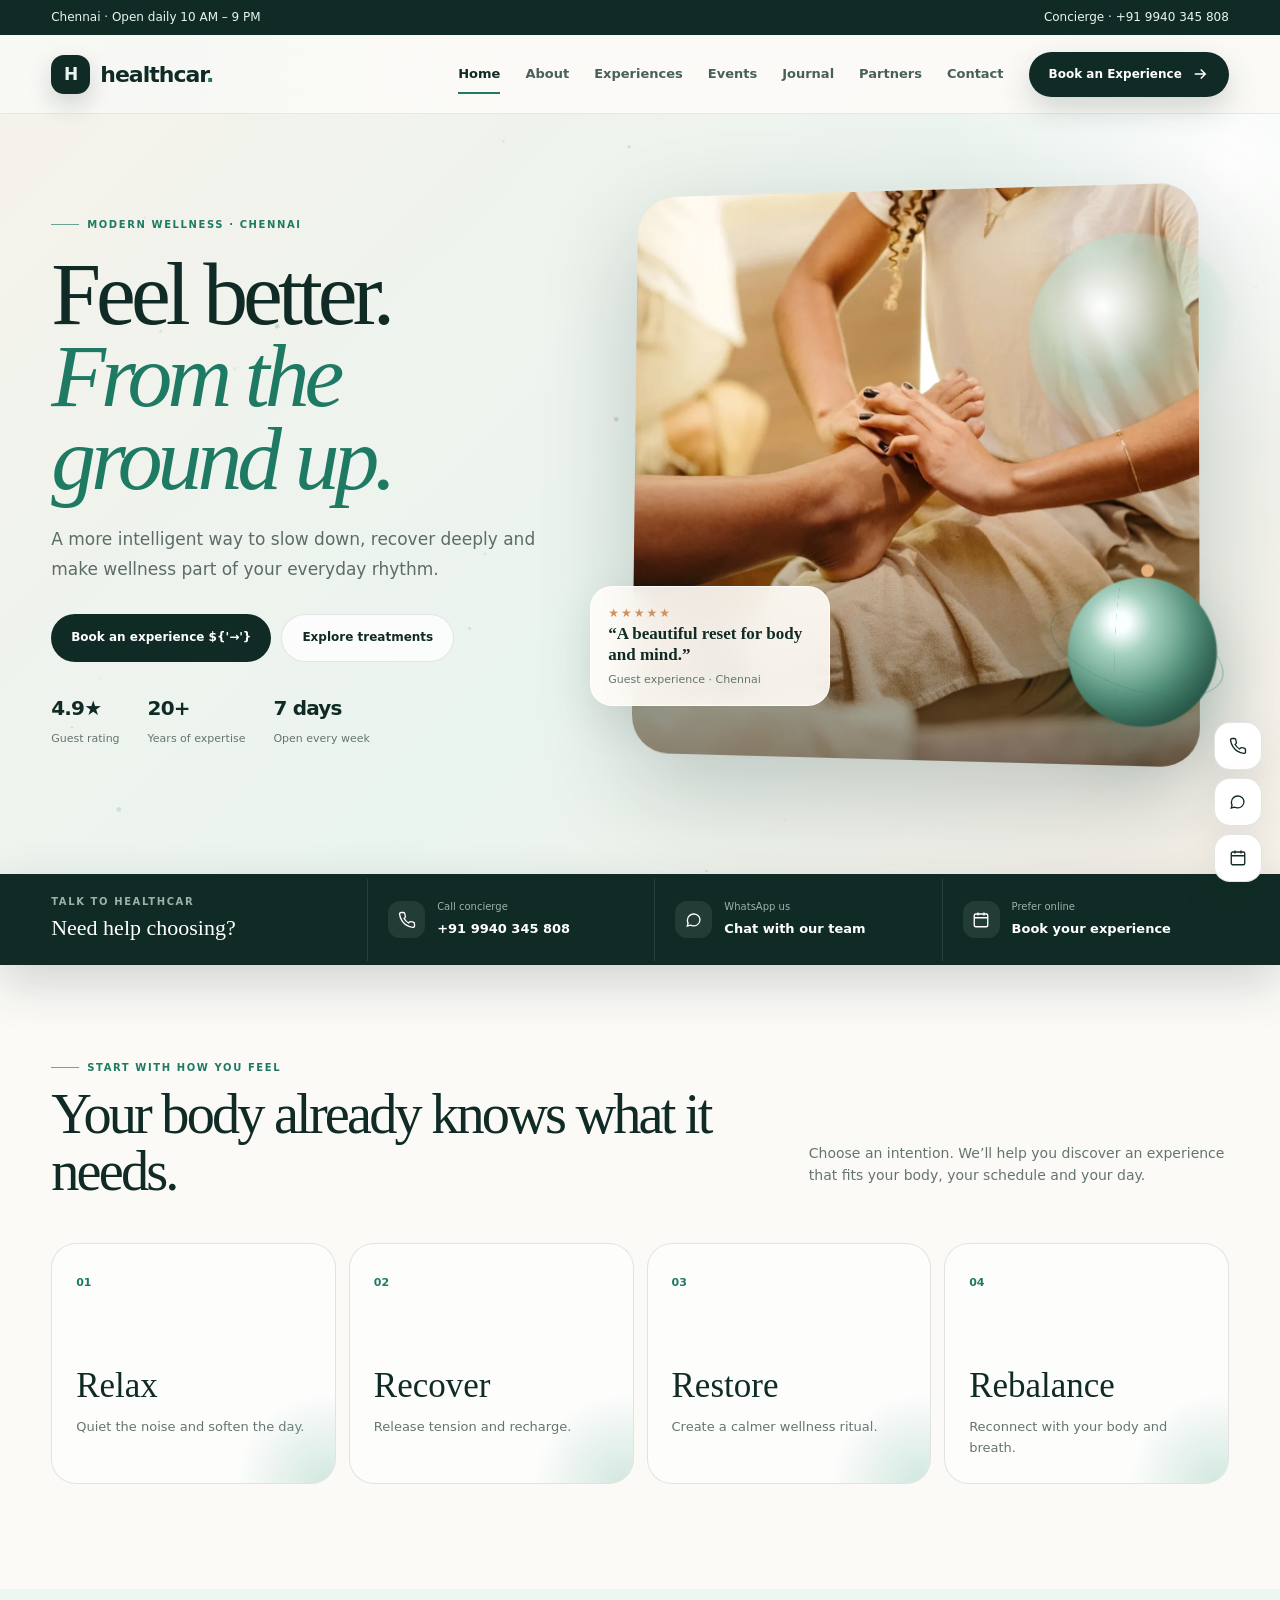
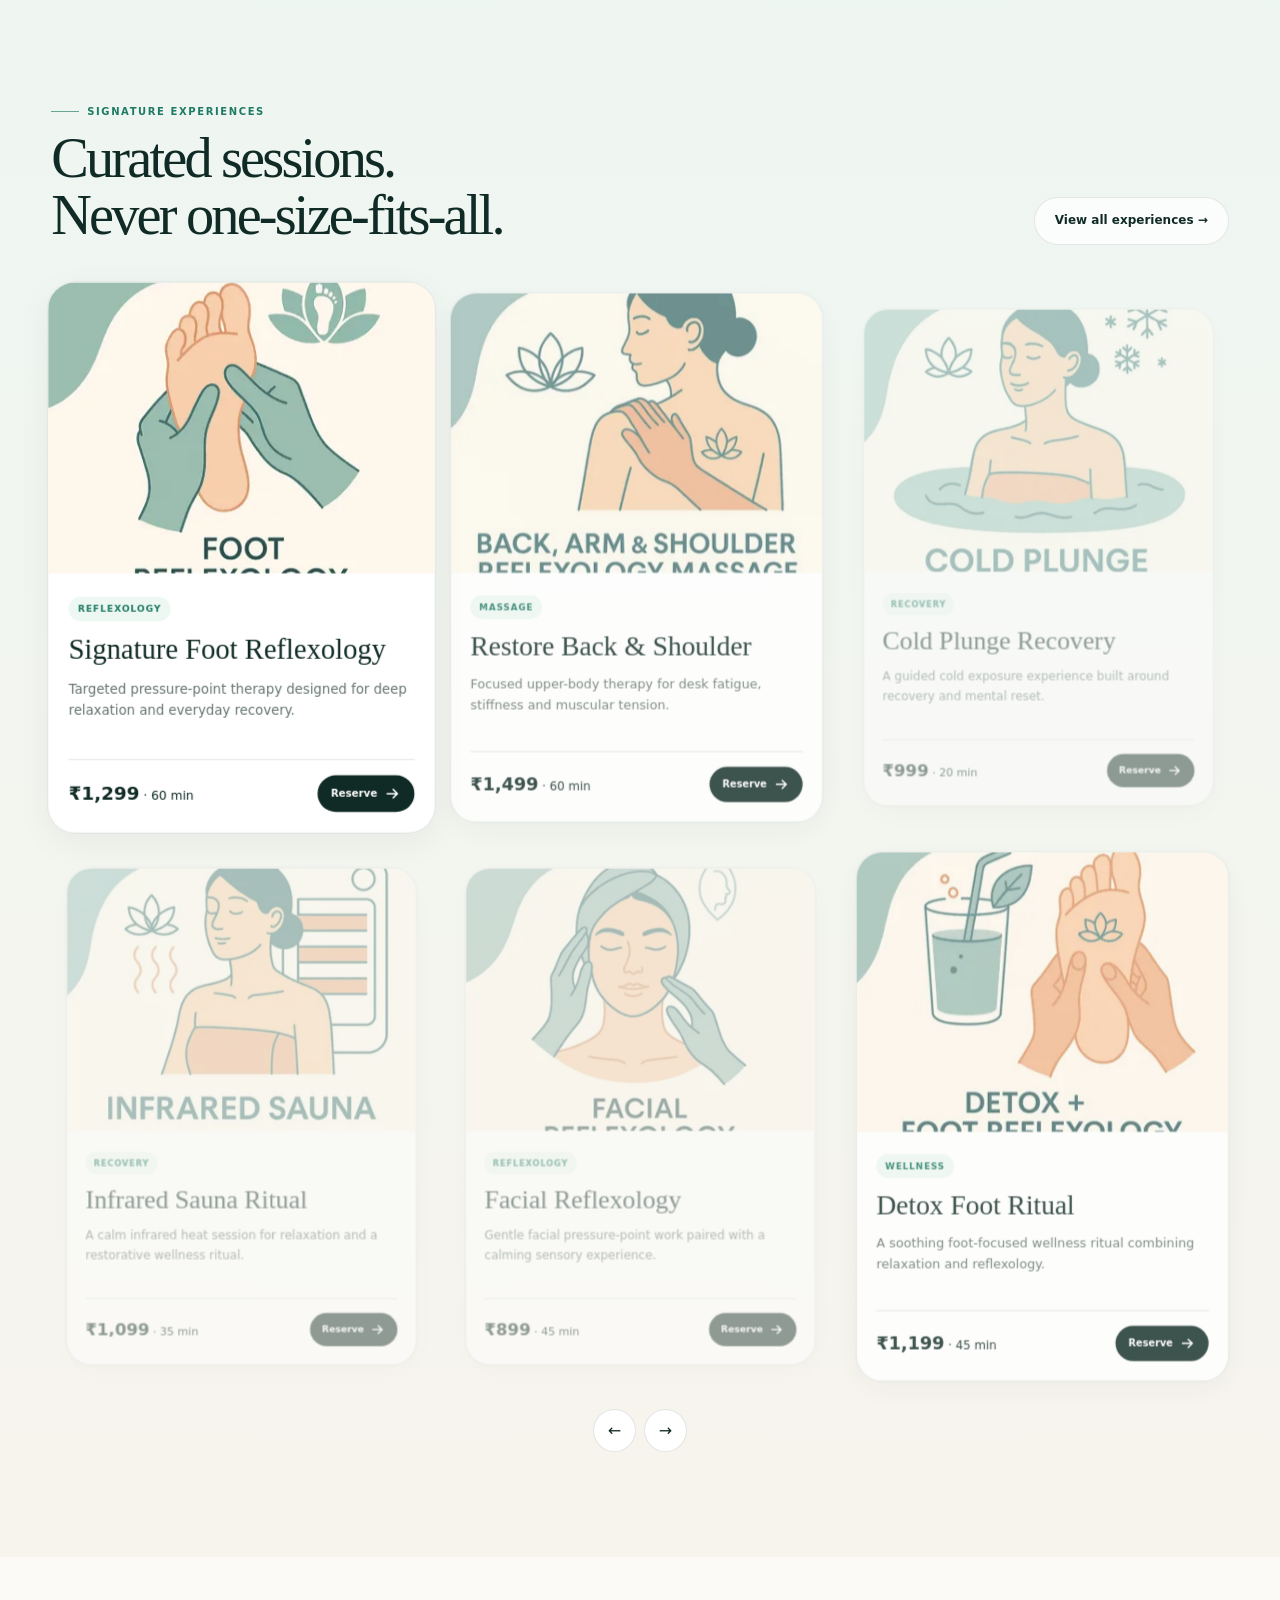
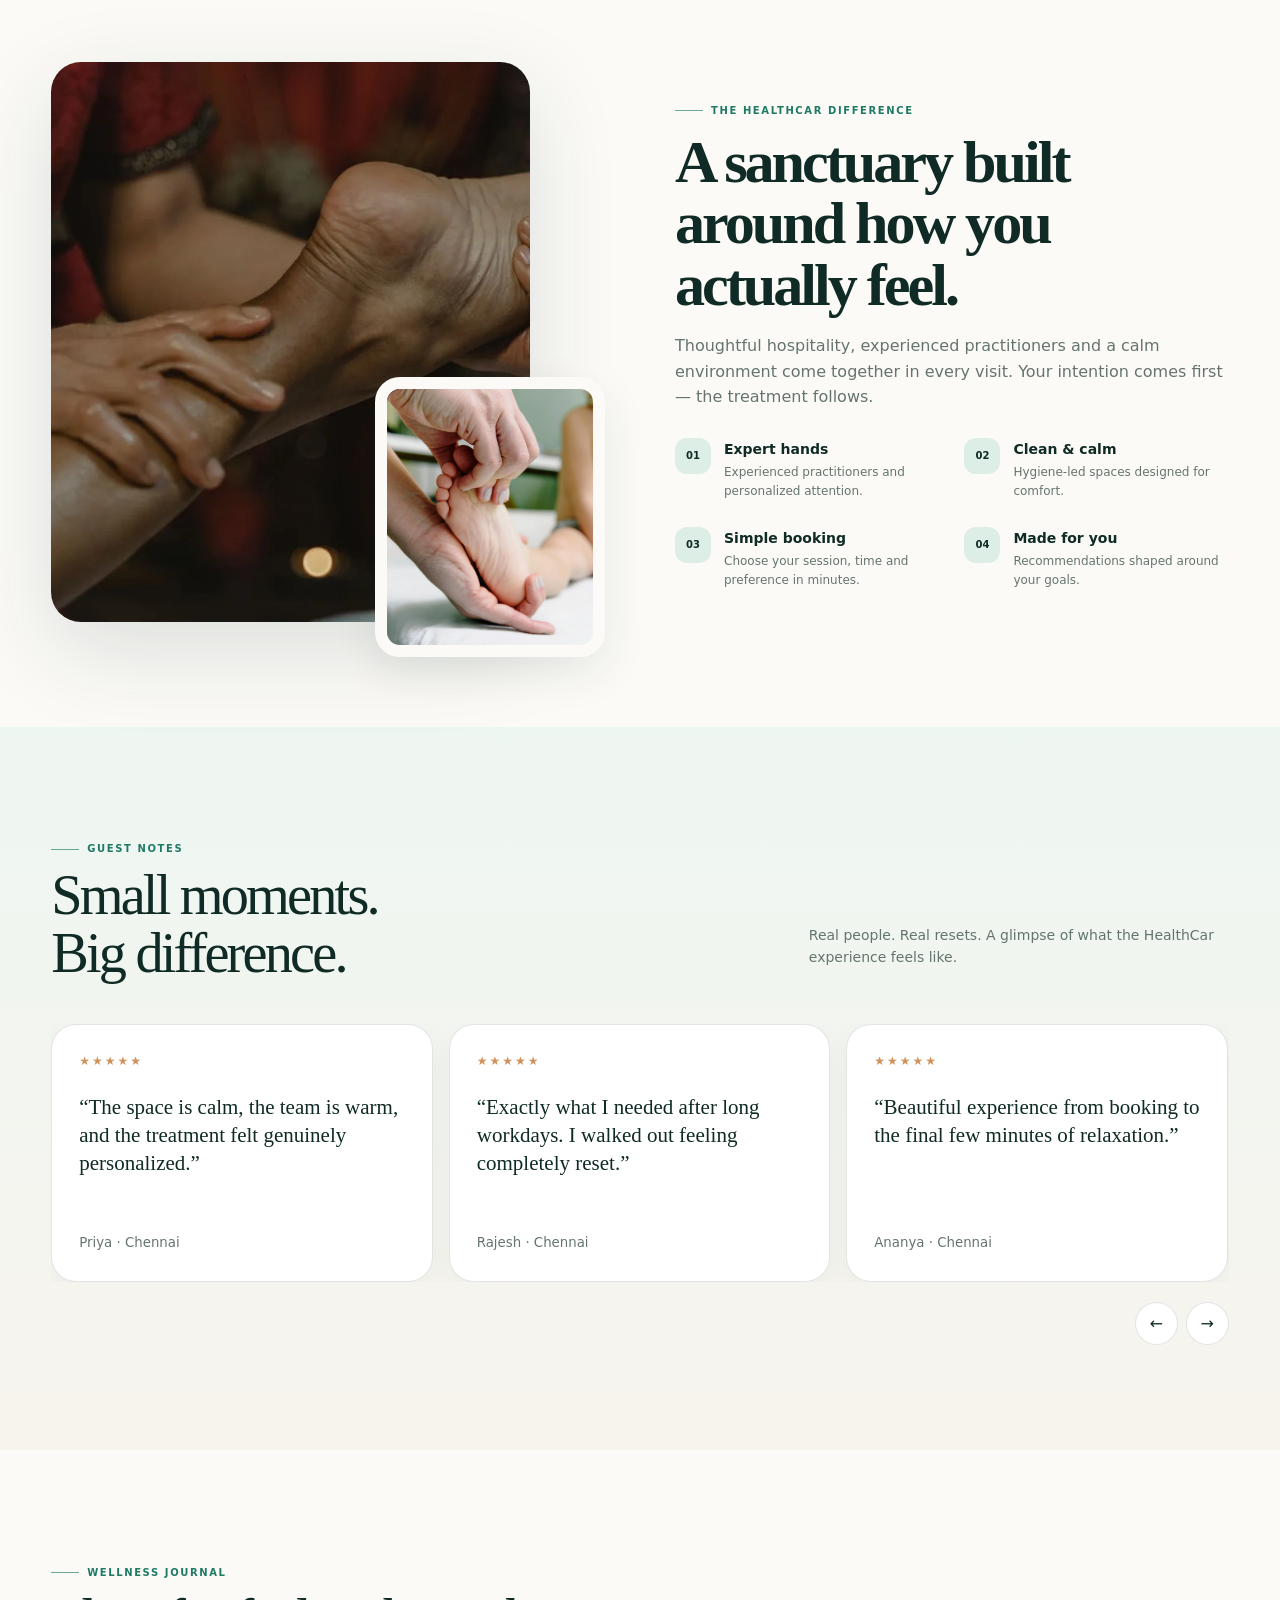
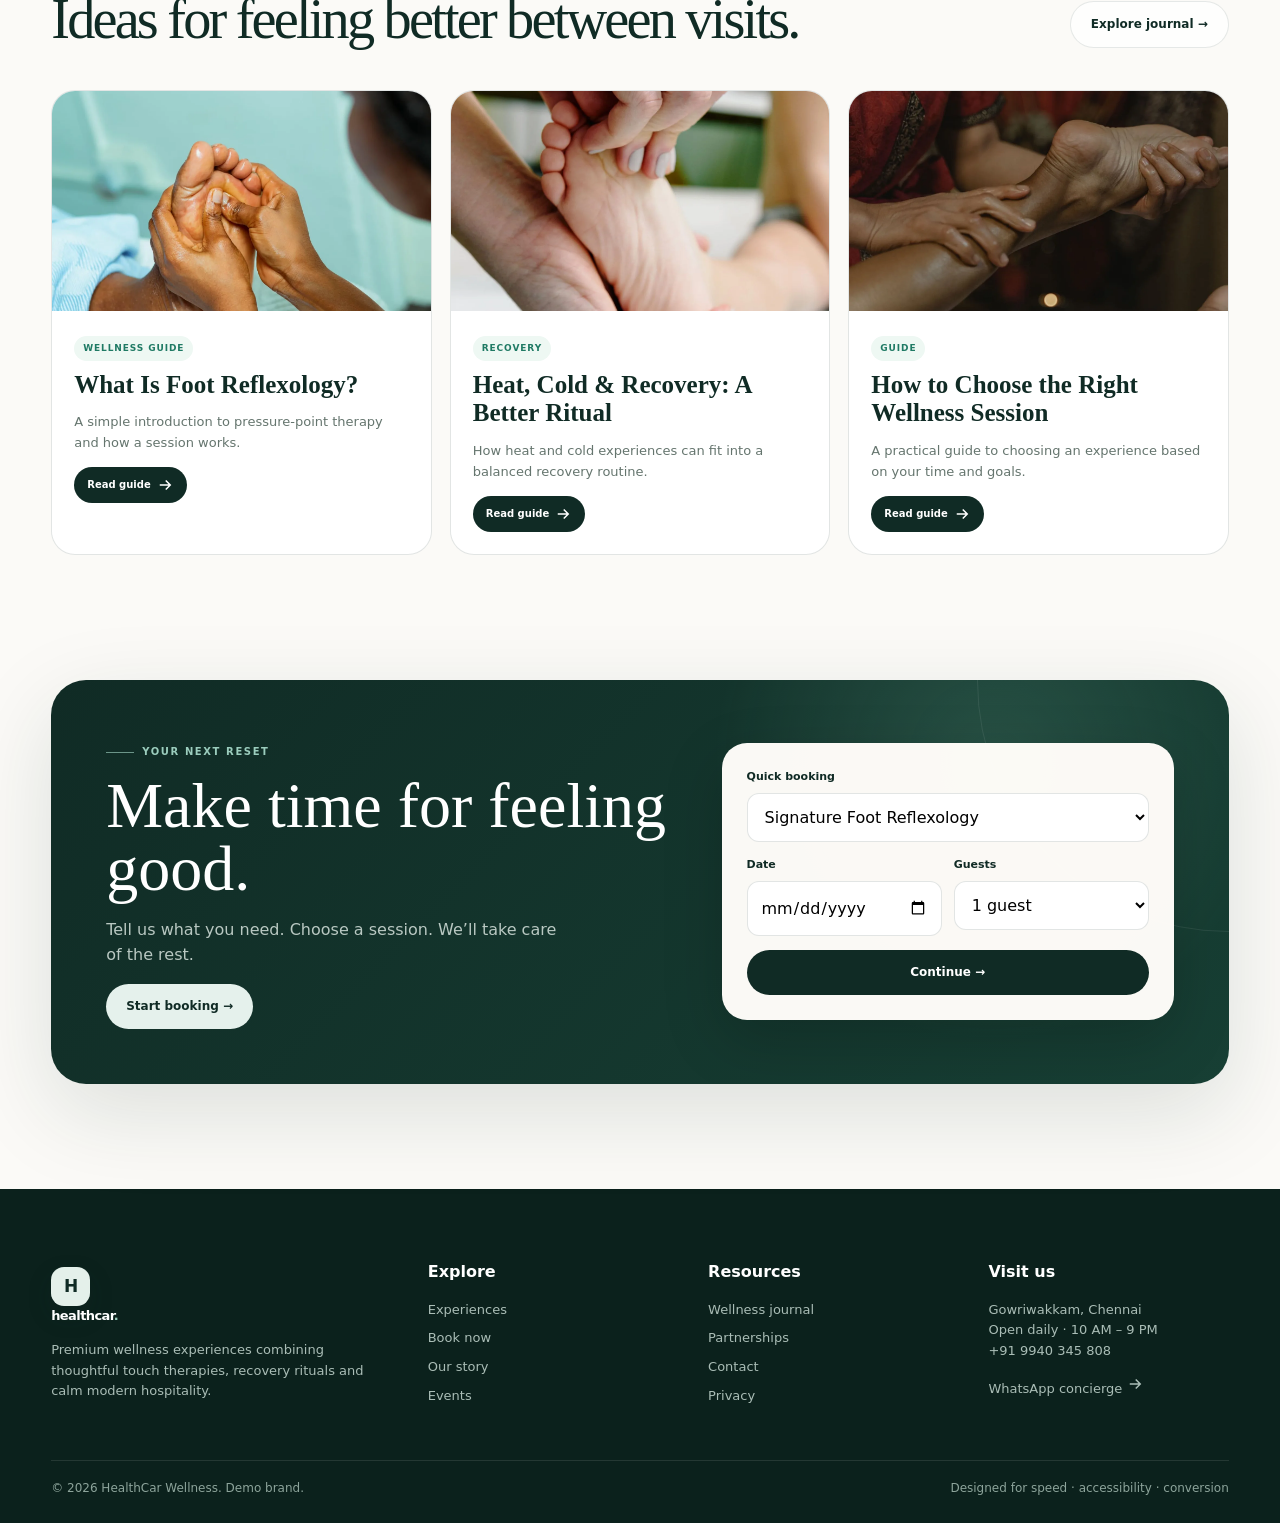
==== commit e10ec95a: "repochanges" ====
--- a/index.html
+++ b/index.html
@@ -1,672 +1,92 @@
-<!DOCTYPE html>
+<!doctype html>
 <html lang="en">
 <head>
-  <meta charset="UTF-8" />
-  <meta name="viewport" content="width=device-width, initial-scale=1.0" />
-  <title>Kiddos Spark – Premium Playschool in Salem | Big Dreams Begin With a Little Spark</title>
-  <meta name="description" content="Kiddos Spark is a joyful playschool in Salem, Tamil Nadu. Play-based learning, caring environment, creative activities. Enquire for admission." />
-  <meta property="og:title" content="Kiddos Spark – Playschool in Salem" />
-  <meta property="og:description" content="Where little minds begin to shine. Explore our programs, activities, and safe learning spaces." />
-  <meta property="og:type" content="website" />
-  <meta property="og:url" content="https://kiddosspark.example.com" />
-  <meta property="og:image" content="https://images.unsplash.com/photo-1587654780291-39c9404d746b?w=1200&h=630&fit=crop" />
-  <link rel="canonical" href="https://kiddosspark.example.com" />
-  <!-- Tailwind + Fonts + Icons -->
-  <script src="https://cdn.tailwindcss.com"></script>
-  <link rel="preconnect" href="https://fonts.googleapis.com" />
-  <link rel="preconnect" href="https://fonts.gstatic.com" crossorigin />
-  <link href="https://fonts.googleapis.com/css2?family=Baloo+2:wght@400;500;600;700;800&family=Nunito:wght@400;500;600;700;800&display=swap" rel="stylesheet" />
-  <link rel="stylesheet" href="https://cdnjs.cloudflare.com/ajax/libs/font-awesome/6.5.0/css/all.min.css" />
-  <!-- Custom Config & Styles -->
-  <script>
-    tailwind.config = {
-      theme: {
-        extend: {
-          fontFamily: {
-            'playful': ['"Baloo 2"', 'cursive'],
-            'body': ['Nunito', 'sans-serif'],
-          },
-          colors: {
-            'spark': {
-              'yellow': '#F9D56E',
-              'orange': '#F9A26C',
-              'blue': '#6EC1E4',
-              'green': '#A8D8B9',
-              'pink': '#F7B7C7',
-              'purple': '#B5A7E1',
-            }
-          },
-          animation: {
-            'float-slow': 'float 8s ease-in-out infinite',
-            'float-medium': 'float 6s ease-in-out infinite',
-            'float-fast': 'float 4s ease-in-out infinite',
-            'sparkle': 'sparkle 3s ease-in-out infinite',
-          },
-          keyframes: {
-            float: {
-              '0%, 100%': { transform: 'translateY(0px)' },
-              '50%': { transform: 'translateY(-12px)' },
-            },
-            sparkle: {
-              '0%, 100%': { opacity: 0.3, transform: 'scale(0.8)' },
-              '50%': { opacity: 1, transform: 'scale(1.2)' },
-            }
-          }
-        }
-      }
-    }
-  </script>
-  <style>
-    /* ===== BASE & ACCESSIBILITY ===== */
-    * { scroll-behavior: smooth; }
-    body { font-family: 'Nunito', sans-serif; color: #2D3A4B; background-color: #FFFBF5; }
-    h1, h2, h3, h4 { font-family: 'Baloo 2', cursive; }
-    .focus-ring:focus-visible { outline: 3px solid #F9A26C; outline-offset: 3px; border-radius: 8px; }
-    .sr-only { position: absolute; width: 1px; height: 1px; padding: 0; margin: -1px; overflow: hidden; clip: rect(0,0,0,0); border: 0; }
-    
-    /* ===== DECORATIVE SHAPES ===== */
-    .deco-cloud {
-      background: white;
-      border-radius: 100px;
-      box-shadow: 0 8px 20px rgba(110, 193, 228, 0.15);
-    }
-    .deco-cloud::before, .deco-cloud::after {
-      content: ''; position: absolute; background: white; border-radius: 50%;
-    }
-    .deco-cloud::before { width: 50%; height: 100%; top: -40%; left: 15%; }
-    .deco-cloud::after { width: 40%; height: 80%; top: -30%; right: 15%; }
-    .deco-blob {
-      border-radius: 30% 70% 70% 30% / 30% 30% 70% 70%;
-    }
-    .deco-star {
-      clip-path: polygon(50% 0%, 61% 35%, 98% 35%, 68% 57%, 79% 91%, 50% 70%, 21% 91%, 32% 57%, 2% 35%, 39% 35%);
-    }
-    
-    /* ===== SCROLL REVEAL ===== */
-    .reveal { opacity: 0; transform: translateY(30px); transition: opacity 0.8s ease, transform 0.8s ease; }
-    .reveal.active { opacity: 1; transform: translateY(0); }
-    .reveal-scale { opacity: 0; transform: scale(0.95); transition: opacity 0.7s ease, transform 0.7s ease; }
-    .reveal-scale.active { opacity: 1; transform: scale(1); }
-    
-    /* ===== NAV & FOOTER ===== */
-    .nav-scrolled { box-shadow: 0 4px 20px rgba(0,0,0,0.06); background: rgba(255,255,255,0.95); backdrop-filter: blur(8px); }
-    .footer-wave { background: url("data:image/svg+xml,%3Csvg xmlns='http://www.w3.org/2000/svg' viewBox='0 0 1200 120'%3E%3Cpath d='M0,64L80,69.3C160,75,320,85,480,80C640,75,800,53,960,48C1120,43,1280,53,1360,58.7L1440,64L1440,120L1360,120C1280,120,1120,120,960,120C800,120,640,120,480,120C320,120,160,120,80,120L0,120Z' fill='%23F9F1E7'/%3E%3C/svg%3E") repeat-x bottom; background-size: cover; }
-    
-    /* ===== CARDS ===== */
-    .card-hover { transition: transform 0.3s ease, box-shadow 0.3s ease; }
-    .card-hover:hover { transform: translateY(-6px) scale(1.01); box-shadow: 0 20px 30px -10px rgba(249, 162, 108, 0.25); }
-    .program-icon { transition: transform 0.3s ease; }
-    .card-hover:hover .program-icon { transform: translateY(-4px) scale(1.1); }
-    
-    /* ===== GALLERY ===== */
-    .gallery-item { transition: transform 0.3s ease, opacity 0.3s ease; cursor: pointer; }
-    .gallery-item:hover { transform: scale(1.02); }
-    .lightbox { display: none; position: fixed; inset: 0; background: rgba(0,0,0,0.9); z-index: 1000; align-items: center; justify-content: center; }
-    .lightbox.active { display: flex; }
-    .lightbox img { max-width: 90vw; max-height: 80vh; border-radius: 12px; box-shadow: 0 20px 40px rgba(0,0,0,0.4); }
-    
-    /* ===== FLOATING WHATSAPP ===== */
-    .float-wa { position: fixed; bottom: 24px; right: 24px; z-index: 999; }
-    @media (max-width: 768px) {
-      .float-wa { bottom: 80px; right: 16px; }
-    }
-    
-    /* ===== MOBILE STICKY BAR ===== */
-    .mobile-cta-bar { display: none; }
-    @media (max-width: 768px) {
-      .mobile-cta-bar { display: flex; position: fixed; bottom: 0; left: 0; right: 0; background: white; box-shadow: 0 -4px 20px rgba(0,0,0,0.08); z-index: 998; padding: 6px 12px; justify-content: space-around; border-top: 1px solid #f0e8dc; }
-      .mobile-cta-bar a { display: flex; flex-direction: column; align-items: center; font-size: 10px; color: #2D3A4B; text-decoration: none; padding: 6px 8px; border-radius: 12px; transition: background 0.2s; }
-      .mobile-cta-bar a i { font-size: 18px; margin-bottom: 2px; color: #F9A26C; }
-      .mobile-cta-bar a:active { background: #FFF3E9; }
-      body { padding-bottom: 68px; }
-    }
-    
-    /* ===== TIMELINE ===== */
-    .timeline-item::after { content: ''; position: absolute; left: 50%; top: 100%; height: 40px; width: 3px; background: #F9D56E; transform: translateX(-50%); }
-    .timeline-item:last-child::after { display: none; }
-    
-    /* ===== FEE TABLE ===== */
-    .fee-table th { background: #FDF2E6; }
-    .fee-table tr:nth-child(even) { background: #FFFBF5; }
-    
-    /* ===== REDUCED MOTION ===== */
-    @media (prefers-reduced-motion: reduce) {
-      * { animation-duration: 0.01ms !important; animation-iteration-count: 1 !important; transition-duration: 0.01ms !important; }
-      .reveal, .reveal-scale { opacity: 1; transform: none; }
-    }
-  </style>
+<meta charset="utf-8"><meta name="viewport" content="width=device-width,initial-scale=1">
+<title>HealthCar — Premium Wellness, Recovery & Reflexology</title>
+<meta name="description" content="HealthCar creates premium wellness, recovery and reflexology experiences designed around how you feel.">
+<link rel="stylesheet" href="css/styles.css">
 </head>
-<body class="font-body text-gray-800 antialiased">
-
-  <!-- ==================== NAVBAR ==================== -->
-  <nav id="navbar" class="fixed top-0 left-0 right-0 z-50 bg-white/80 backdrop-blur-md transition-all duration-300">
-    <div class="max-w-7xl mx-auto px-4 sm:px-6 lg:px-8">
-      <div class="flex items-center justify-between h-16 md:h-20">
-        <!-- Logo -->
-        <a href="index.html" class="flex items-center gap-2 focus-ring" aria-label="Kiddos Spark Home">
-          <span class="relative flex items-center justify-center w-10 h-10 md:w-12 md:h-12 bg-gradient-to-br from-spark-yellow to-spark-orange rounded-2xl shadow-md">
-            <i class="fas fa-star text-white text-lg md:text-xl"></i>
-            <span class="absolute -top-1 -right-1 w-3 h-3 bg-spark-blue rounded-full animate-sparkle"></span>
-          </span>
-          <span class="font-playful font-bold text-xl md:text-2xl text-gray-800">Kiddos <span class="text-spark-orange">Spark</span></span>
-        </a>
-        <!-- Desktop Menu -->
-        <div class="hidden md:flex items-center gap-1 lg:gap-2">
-          <a href="index.html" class="px-3 py-2 text-sm font-semibold rounded-full hover:bg-spark-yellow/20 transition focus-ring">Home</a>
-          <a href="about.html" class="px-3 py-2 text-sm font-semibold rounded-full hover:bg-spark-yellow/20 transition focus-ring">About</a>
-          <a href="programs.html" class="px-3 py-2 text-sm font-semibold rounded-full hover:bg-spark-yellow/20 transition focus-ring">Programs</a>
-          <a href="activities.html" class="px-3 py-2 text-sm font-semibold rounded-full hover:bg-spark-yellow/20 transition focus-ring">Activities</a>
-          <a href="facilities.html" class="px-3 py-2 text-sm font-semibold rounded-full hover:bg-spark-yellow/20 transition focus-ring">Facilities</a>
-          <a href="gallery.html" class="px-3 py-2 text-sm font-semibold rounded-full hover:bg-spark-yellow/20 transition focus-ring">Gallery</a>
-          <a href="fees.html" class="px-3 py-2 text-sm font-semibold rounded-full hover:bg-spark-yellow/20 transition focus-ring">Fees</a>
-          <a href="contact.html" class="px-3 py-2 text-sm font-semibold rounded-full hover:bg-spark-yellow/20 transition focus-ring">Contact</a>
-          <a href="admissions.html" class="ml-2 px-5 py-2.5 bg-spark-orange text-white text-sm font-bold rounded-full shadow-md hover:bg-orange-500 transition focus-ring">Admission Enquiry</a>
-        </div>
-        <!-- Mobile Hamburger -->
-        <button id="menu-btn" class="md:hidden p-2 rounded-lg hover:bg-spark-yellow/20 focus-ring" aria-label="Toggle menu" aria-expanded="false">
-          <i class="fas fa-bars text-2xl text-gray-700"></i>
-        </button>
+<body>
+<div id="site-nav"></div>
+<main>
+<section class="hero">
+  <canvas class="hero-particles" aria-hidden="true"></canvas>
+  <div class="container hero-grid">
+    <div class="hero-copy reveal">
+      <span class="eyebrow">Modern wellness · Chennai</span>
+      <h1>Feel better.<br><em>From the ground up.</em></h1>
+      <p class="lead">A more intelligent way to slow down, recover deeply and make wellness part of your everyday rhythm.</p>
+      <div class="actions"><a class="btn btn-primary" href="book.html">Book an experience ${'→'}</a><a class="btn btn-light" href="services.html">Explore treatments</a></div>
+      <div class="hero-meta">
+        <div class="metric"><strong>4.9★</strong><span>Guest rating</span></div>
+        <div class="metric"><strong>20+</strong><span>Years of expertise</span></div>
+        <div class="metric"><strong>7 days</strong><span>Open every week</span></div>
       </div>
     </div>
-    <!-- Mobile Menu -->
-    <div id="mobile-menu" class="hidden md:hidden bg-white border-t border-gray-100 px-4 pb-6 pt-2 shadow-lg">
-      <div class="flex flex-col gap-1">
-        <a href="index.html" class="px-4 py-3 text-sm font-semibold rounded-xl hover:bg-spark-yellow/20 transition">Home</a>
-        <a href="about.html" class="px-4 py-3 text-sm font-semibold rounded-xl hover:bg-spark-yellow/20 transition">About</a>
-        <a href="programs.html" class="px-4 py-3 text-sm font-semibold rounded-xl hover:bg-spark-yellow/20 transition">Programs</a>
-        <a href="activities.html" class="px-4 py-3 text-sm font-semibold rounded-xl hover:bg-spark-yellow/20 transition">Activities</a>
-        <a href="facilities.html" class="px-4 py-3 text-sm font-semibold rounded-xl hover:bg-spark-yellow/20 transition">Facilities</a>
-        <a href="gallery.html" class="px-4 py-3 text-sm font-semibold rounded-xl hover:bg-spark-yellow/20 transition">Gallery</a>
-        <a href="fees.html" class="px-4 py-3 text-sm font-semibold rounded-xl hover:bg-spark-yellow/20 transition">Fees</a>
-        <a href="contact.html" class="px-4 py-3 text-sm font-semibold rounded-xl hover:bg-spark-yellow/20 transition">Contact</a>
-        <a href="admissions.html" class="mt-2 px-4 py-3 bg-spark-orange text-white text-sm font-bold rounded-xl text-center shadow-md hover:bg-orange-500 transition">Admission Enquiry</a>
-      </div>
+    <div class="hero-visual reveal">
+      <div class="hero-media"><img src="assets/pexels-photo-1969597114cd.webp" alt="Premium wellness treatment" fetchpriority="high"></div>
+      <div class="hero-glow"></div>
+      <div class="orb" aria-hidden="true"><div class="orb-ring"></div><div class="orb-ring r2"></div><div class="orb-core"></div><span class="orb-dot"></span></div>
+      <div class="floating-card"><div class="stars">★★★★★</div><strong>“A beautiful reset for body and mind.”</strong><div class="micro">Guest experience · Chennai</div></div>
     </div>
-  </nav>
-
-  <!-- ==================== HERO ==================== -->
-  <header class="relative pt-28 md:pt-36 pb-16 md:pb-24 overflow-hidden">
-    <!-- Decorative background blobs -->
-    <div class="absolute top-20 -left-20 w-72 h-72 bg-spark-yellow/20 rounded-full blur-3xl" aria-hidden="true"></div>
-    <div class="absolute bottom-0 -right-20 w-96 h-96 bg-spark-blue/15 rounded-full blur-3xl" aria-hidden="true"></div>
-    <div class="absolute top-40 right-1/4 w-24 h-24 bg-spark-pink/20 rounded-full blur-2xl" aria-hidden="true"></div>
-    
-    <div class="max-w-7xl mx-auto px-4 sm:px-6 lg:px-8 relative">
-      <div class="grid md:grid-cols-2 gap-12 items-center">
-        <!-- Left Content -->
-        <div class="reveal">
-          <span class="inline-block px-4 py-1.5 bg-spark-yellow/30 text-spark-orange font-bold text-xs tracking-wider rounded-full mb-4 uppercase">Where Little Minds Begin to Shine</span>
-          <h1 class="text-4xl sm:text-5xl lg:text-6xl font-playful font-extrabold leading-tight text-gray-800">
-            Big Dreams Begin<br />With a <span class="text-spark-orange relative">Little Spark
-              <svg class="absolute -bottom-2 left-0 w-full" viewBox="0 0 200 12" fill="none" xmlns="http://www.w3.org/2000/svg"><path d="M2 10C50 2 150 2 198 10" stroke="#F9D56E" stroke-width="4" stroke-linecap="round"/></svg>
-            </span>
-          </h1>
-          <p class="mt-6 text-lg text-gray-600 max-w-lg leading-relaxed">A joyful early learning environment where children explore, create, play and grow with confidence.</p>
-          <div class="mt-8 flex flex-wrap gap-4">
-            <a href="programs.html" class="px-7 py-3.5 bg-spark-orange text-white font-bold rounded-full shadow-lg hover:bg-orange-500 transition transform hover:scale-105 focus-ring">Explore Our Programs <i class="fas fa-arrow-right ml-2"></i></a>
-            <a href="admissions.html" class="px-7 py-3.5 bg-white text-spark-orange font-bold rounded-full shadow-md border-2 border-spark-orange hover:bg-spark-orange/5 transition transform hover:scale-105 focus-ring">Enquire for Admission</a>
-          </div>
-          <div class="mt-8 flex items-center gap-6 text-sm text-gray-500">
-            <span class="flex items-center gap-2"><i class="fas fa-shield-heart text-spark-orange"></i> Safe & Caring</span>
-            <span class="flex items-center gap-2"><i class="fas fa-child text-spark-blue"></i> Play-Based</span>
-            <span class="flex items-center gap-2"><i class="fas fa-palette text-spark-pink"></i> Creative</span>
-          </div>
-        </div>
-        <!-- Right Visual -->
-        <div class="relative reveal-scale">
-          <div class="relative w-full aspect-square max-w-md mx-auto">
-            <!-- Main image card -->
-            <div class="absolute inset-0 bg-gradient-to-br from-spark-yellow/40 to-spark-blue/30 rounded-[3rem] rotate-6 shadow-xl"></div>
-            <img src="https://images.unsplash.com/photo-1587654780291-39c9404d746b?w=600&h=600&fit=crop" alt="Children playing and learning at Kiddos Spark playschool in Salem" class="relative rounded-[3rem] w-full h-full object-cover shadow-2xl -rotate-3 transition-transform hover:rotate-0 duration-500" loading="eager" />
-            <!-- Floating decorative elements -->
-            <div class="absolute -top-6 -right-4 w-16 h-16 bg-spark-yellow rounded-2xl flex items-center justify-center shadow-lg animate-float-slow" aria-hidden="true"><i class="fas fa-book text-white text-2xl"></i></div>
-            <div class="absolute -bottom-4 -left-6 w-14 h-14 bg-spark-blue rounded-full flex items-center justify-center shadow-lg animate-float-medium" aria-hidden="true"><i class="fas fa-pencil text-white text-xl"></i></div>
-            <div class="absolute top-1/2 -right-8 w-12 h-12 bg-spark-pink rounded-xl flex items-center justify-center shadow-lg animate-float-fast" aria-hidden="true"><i class="fas fa-star text-white text-lg"></i></div>
-            <div class="absolute top-10 -left-4 w-10 h-10 bg-spark-green rounded-full shadow-lg animate-float-slow" aria-hidden="true"></div>
-            <!-- Fallback illustration (always visible behind image if it fails) -->
-            <div class="absolute inset-0 flex items-center justify-center bg-spark-yellow/10 rounded-[3rem] -z-10">
-              <i class="fas fa-school text-8xl text-spark-orange/30"></i>
-            </div>
-          </div>
-        </div>
-      </div>
-    </div>
-  </header>
-
-  <!-- ==================== TRUST / QUICK INFO ==================== -->
-  <section class="py-12 bg-white">
-    <div class="max-w-7xl mx-auto px-4 sm:px-6 lg:px-8">
-      <div class="grid grid-cols-2 md:grid-cols-4 gap-6">
-        <div class="reveal text-center p-6 rounded-3xl bg-spark-yellow/10 hover:bg-spark-yellow/20 transition card-hover">
-          <div class="w-14 h-14 mx-auto bg-spark-yellow rounded-2xl flex items-center justify-center mb-3 shadow-sm"><i class="fas fa-puzzle-piece text-white text-2xl"></i></div>
-          <h3 class="font-playful font-bold text-lg">Play-Based Learning</h3>
-          <p class="text-sm text-gray-500 mt-1">Joyful experiences that build foundational skills</p>
-        </div>
-        <div class="reveal text-center p-6 rounded-3xl bg-spark-blue/10 hover:bg-spark-blue/20 transition card-hover">
-          <div class="w-14 h-14 mx-auto bg-spark-blue rounded-2xl flex items-center justify-center mb-3 shadow-sm"><i class="fas fa-heart text-white text-2xl"></i></div>
-          <h3 class="font-playful font-bold text-lg">Caring Environment</h3>
-          <p class="text-sm text-gray-500 mt-1">Nurturing teachers and a safe space to grow</p>
-        </div>
-        <div class="reveal text-center p-6 rounded-3xl bg-spark-pink/10 hover:bg-spark-pink/20 transition card-hover">
-          <div class="w-14 h-14 mx-auto bg-spark-pink rounded-2xl flex items-center justify-center mb-3 shadow-sm"><i class="fas fa-paint-brush text-white text-2xl"></i></div>
-          <h3 class="font-playful font-bold text-lg">Creative Activities</h3>
-          <p class="text-sm text-gray-500 mt-1">Art, music, storytelling and hands-on discovery</p>
-        </div>
-        <div class="reveal text-center p-6 rounded-3xl bg-spark-green/10 hover:bg-spark-green/20 transition card-hover">
-          <div class="w-14 h-14 mx-auto bg-spark-green rounded-2xl flex items-center justify-center mb-3 shadow-sm"><i class="fas fa-comments text-white text-2xl"></i></div>
-          <h3 class="font-playful font-bold text-lg">Parent Communication</h3>
-          <p class="text-sm text-gray-500 mt-1">Regular updates and open conversations</p>
-        </div>
-      </div>
-    </div>
-  </section>
-
-  <!-- ==================== WHY KIDDOS SPARK ==================== -->
-  <section class="py-16 md:py-24 bg-[#FFFBF5] relative overflow-hidden">
-    <div class="absolute top-10 right-0 w-40 h-40 bg-spark-yellow/10 rounded-full blur-3xl" aria-hidden="true"></div>
-    <div class="max-w-7xl mx-auto px-4 sm:px-6 lg:px-8">
-      <div class="text-center max-w-3xl mx-auto mb-14 reveal">
-        <span class="text-spark-orange font-bold text-sm tracking-wider uppercase">Why Kiddos Spark?</span>
-        <h2 class="text-3xl md:text-4xl font-playful font-extrabold mt-2">A Place Where Curiosity Leads the Way</h2>
-        <p class="mt-4 text-gray-600 leading-relaxed">Every child learns differently. Our approach encourages children to explore their interests, express themselves and develop essential skills through joyful experiences.</p>
-      </div>
-      <div class="grid sm:grid-cols-2 lg:grid-cols-3 gap-6">
-        <div class="reveal bg-white p-7 rounded-3xl shadow-sm border border-gray-100 card-hover">
-          <div class="w-12 h-12 bg-spark-yellow rounded-xl flex items-center justify-center mb-4"><i class="fas fa-person-running text-white text-xl"></i></div>
-          <h3 class="font-playful font-bold text-xl">Learn Through Play</h3>
-          <p class="text-gray-500 text-sm mt-2">Purposeful play that builds problem-solving, creativity and social skills.</p>
-        </div>
-        <div class="reveal bg-white p-7 rounded-3xl shadow-sm border border-gray-100 card-hover">
-          <div class="w-12 h-12 bg-spark-pink rounded-xl flex items-center justify-center mb-4"><i class="fas fa-palette text-white text-xl"></i></div>
-          <h3 class="font-playful font-bold text-xl">Creative Expression</h3>
-          <p class="text-gray-500 text-sm mt-2">Art, music and movement to help children express their unique ideas.</p>
-        </div>
-        <div class="reveal bg-white p-7 rounded-3xl shadow-sm border border-gray-100 card-hover">
-          <div class="w-12 h-12 bg-spark-blue rounded-xl flex items-center justify-center mb-4"><i class="fas fa-people-group text-white text-xl"></i></div>
-          <h3 class="font-playful font-bold text-xl">Social Development</h3>
-          <p class="text-gray-500 text-sm mt-2">Sharing, taking turns and building friendships in a caring environment.</p>
-        </div>
-        <div class="reveal bg-white p-7 rounded-3xl shadow-sm border border-gray-100 card-hover">
-          <div class="w-12 h-12 bg-spark-green rounded-xl flex items-center justify-center mb-4"><i class="fas fa-star text-white text-xl"></i></div>
-          <h3 class="font-playful font-bold text-xl">Confidence Building</h3>
-          <p class="text-gray-500 text-sm mt-2">Encouragement and positive reinforcement to help every child shine.</p>
-        </div>
-        <div class="reveal bg-white p-7 rounded-3xl shadow-sm border border-gray-100 card-hover">
-          <div class="w-12 h-12 bg-spark-purple rounded-xl flex items-center justify-center mb-4"><i class="fas fa-book-open text-white text-xl"></i></div>
-          <h3 class="font-playful font-bold text-xl">Early Literacy</h3>
-          <p class="text-gray-500 text-sm mt-2">Stories, rhymes and pre-reading activities that spark a love for language.</p>
-        </div>
-        <div class="reveal bg-white p-7 rounded-3xl shadow-sm border border-gray-100 card-hover">
-          <div class="w-12 h-12 bg-spark-orange rounded-xl flex items-center justify-center mb-4"><i class="fas fa-leaf text-white text-xl"></i></div>
-          <h3 class="font-playful font-bold text-xl">Discovery & Exploration</h3>
-          <p class="text-gray-500 text-sm mt-2">Hands-on experiences with nature, numbers and the world around us.</p>
-        </div>
-      </div>
-    </div>
-  </section>
-
-  <!-- ==================== PROGRAMS PREVIEW ==================== -->
-  <section class="py-16 md:py-24 bg-white">
-    <div class="max-w-7xl mx-auto px-4 sm:px-6 lg:px-8">
-      <div class="flex flex-col md:flex-row md:items-end justify-between mb-12 reveal">
-        <div>
-          <span class="text-spark-orange font-bold text-sm tracking-wider uppercase">Our Programs</span>
-          <h2 class="text-3xl md:text-4xl font-playful font-extrabold mt-2">Programs Designed for Every Stage</h2>
-          <p class="text-gray-500 mt-3 max-w-xl">Sample program information — customizable to match the school's actual offerings.</p>
-        </div>
-        <a href="programs.html" class="mt-4 md:mt-0 px-6 py-3 bg-spark-orange/10 text-spark-orange font-bold rounded-full hover:bg-spark-orange/20 transition focus-ring">View All Programs <i class="fas fa-arrow-right ml-1"></i></a>
-      </div>
-      <div class="grid sm:grid-cols-2 lg:grid-cols-4 gap-6">
-        <div class="reveal-scale bg-[#FFFBF5] rounded-3xl p-6 border border-gray-100 card-hover">
-          <div class="w-14 h-14 bg-spark-yellow rounded-2xl flex items-center justify-center mb-4 program-icon"><i class="fas fa-child text-white text-2xl"></i></div>
-          <h3 class="font-playful font-bold text-xl">Play Group</h3>
-          <p class="text-xs text-spark-orange font-semibold mt-1">Age 1.5 – 2.5 years (editable)</p>
-          <p class="text-gray-500 text-sm mt-3">Sensory play, social interaction, and gentle introduction to structured learning.</p>
-          <a href="programs.html" class="inline-block mt-4 text-spark-orange font-bold text-sm hover:underline focus-ring">Learn More <i class="fas fa-chevron-right text-xs"></i></a>
-        </div>
-        <div class="reveal-scale bg-[#FFFBF5] rounded-3xl p-6 border border-gray-100 card-hover">
-          <div class="w-14 h-14 bg-spark-blue rounded-2xl flex items-center justify-center mb-4 program-icon"><i class="fas fa-puzzle-piece text-white text-2xl"></i></div>
-          <h3 class="font-playful font-bold text-xl">Nursery</h3>
-          <p class="text-xs text-spark-orange font-semibold mt-1">Age 2.5 – 3.5 years (editable)</p>
-          <p class="text-gray-500 text-sm mt-3">Language development, creative play, and early numeracy concepts.</p>
-          <a href="programs.html" class="inline-block mt-4 text-spark-orange font-bold text-sm hover:underline focus-ring">Learn More <i class="fas fa-chevron-right text-xs"></i></a>
-        </div>
-        <div class="reveal-scale bg-[#FFFBF5] rounded-3xl p-6 border border-gray-100 card-hover">
-          <div class="w-14 h-14 bg-spark-pink rounded-2xl flex items-center justify-center mb-4 program-icon"><i class="fas fa-graduation-cap text-white text-2xl"></i></div>
-          <h3 class="font-playful font-bold text-xl">LKG</h3>
-          <p class="text-xs text-spark-orange font-semibold mt-1">Age 3.5 – 4.5 years (editable)</p>
-          <p class="text-gray-500 text-sm mt-3">Pre-reading, pre-writing, and structured activities for school readiness.</p>
-          <a href="programs.html" class="inline-block mt-4 text-spark-orange font-bold text-sm hover:underline focus-ring">Learn More <i class="fas fa-chevron-right text-xs"></i></a>
-        </div>
-        <div class="reveal-scale bg-[#FFFBF5] rounded-3xl p-6 border border-gray-100 card-hover">
-          <div class="w-14 h-14 bg-spark-green rounded-2xl flex items-center justify-center mb-4 program-icon"><i class="fas fa-school text-white text-2xl"></i></div>
-          <h3 class="font-playful font-bold text-xl">UKG</h3>
-          <p class="text-xs text-spark-orange font-semibold mt-1">Age 4.5 – 5.5 years (editable)</p>
-          <p class="text-gray-500 text-sm mt-3">Advanced early learning, independence, and confidence for primary school.</p>
-          <a href="programs.html" class="inline-block mt-4 text-spark-orange font-bold text-sm hover:underline focus-ring">Learn More <i class="fas fa-chevron-right text-xs"></i></a>
-        </div>
-      </div>
-    </div>
-  </section>
-
-  <!-- ==================== LEARNING THROUGH PLAY ==================== -->
-  <section class="py-16 md:py-24 bg-[#FFFBF5]">
-    <div class="max-w-7xl mx-auto px-4 sm:px-6 lg:px-8">
-      <div class="text-center max-w-3xl mx-auto mb-14 reveal">
-        <span class="text-spark-orange font-bold text-sm tracking-wider uppercase">Learning Through Play</span>
-        <h2 class="text-3xl md:text-4xl font-playful font-extrabold mt-2">Every Day is an Adventure</h2>
-        <p class="mt-4 text-gray-600">From art to music to outdoor exploration — our activities are designed to ignite curiosity and joy.</p>
-      </div>
-      <div class="grid grid-cols-2 md:grid-cols-4 gap-4 md:gap-6">
-        <div class="reveal bg-white rounded-2xl p-5 text-center shadow-sm card-hover">
-          <div class="w-12 h-12 mx-auto bg-spark-yellow rounded-xl flex items-center justify-center mb-3"><i class="fas fa-paint-brush text-white text-xl"></i></div>
-          <h4 class="font-playful font-bold">Art & Craft</h4>
-        </div>
-        <div class="reveal bg-white rounded-2xl p-5 text-center shadow-sm card-hover">
-          <div class="w-12 h-12 mx-auto bg-spark-blue rounded-xl flex items-center justify-center mb-3"><i class="fas fa-music text-white text-xl"></i></div>
-          <h4 class="font-playful font-bold">Music & Movement</h4>
-        </div>
-        <div class="reveal bg-white rounded-2xl p-5 text-center shadow-sm card-hover">
-          <div class="w-12 h-12 mx-auto bg-spark-pink rounded-xl flex items-center justify-center mb-3"><i class="fas fa-book-open text-white text-xl"></i></div>
-          <h4 class="font-playful font-bold">Storytelling</h4>
-        </div>
-        <div class="reveal bg-white rounded-2xl p-5 text-center shadow-sm card-hover">
-          <div class="w-12 h-12 mx-auto bg-spark-green rounded-xl flex items-center justify-center mb-3"><i class="fas fa-calculator text-white text-xl"></i></div>
-          <h4 class="font-playful font-bold">Numbers & Counting</h4>
-        </div>
-        <div class="reveal bg-white rounded-2xl p-5 text-center shadow-sm card-hover">
-          <div class="w-12 h-12 mx-auto bg-spark-purple rounded-xl flex items-center justify-center mb-3"><i class="fas fa-tree text-white text-xl"></i></div>
-          <h4 class="font-playful font-bold">Nature Exploration</h4>
-        </div>
-        <div class="reveal bg-white rounded-2xl p-5 text-center shadow-sm card-hover">
-          <div class="w-12 h-12 mx-auto bg-spark-orange rounded-xl flex items-center justify-center mb-3"><i class="fas fa-person-running text-white text-xl"></i></div>
-          <h4 class="font-playful font-bold">Outdoor Play</h4>
-        </div>
-        <div class="reveal bg-white rounded-2xl p-5 text-center shadow-sm card-hover">
-          <div class="w-12 h-12 mx-auto bg-spark-yellow rounded-xl flex items-center justify-center mb-3"><i class="fas fa-cubes text-white text-xl"></i></div>
-          <h4 class="font-playful font-bold">Building & Blocks</h4>
-        </div>
-        <div class="reveal bg-white rounded-2xl p-5 text-center shadow-sm card-hover">
-          <div class="w-12 h-12 mx-auto bg-spark-blue rounded-xl flex items-center justify-center mb-3"><i class="fas fa-hand-sparkles text-white text-xl"></i></div>
-          <h4 class="font-playful font-bold">Sensory Play</h4>
-        </div>
-      </div>
-      <div class="text-center mt-10 reveal">
-        <a href="activities.html" class="px-7 py-3 bg-spark-orange text-white font-bold rounded-full shadow-md hover:bg-orange-500 transition focus-ring">See All Activities <i class="fas fa-arrow-right ml-1"></i></a>
-      </div>
-    </div>
-  </section>
-
-  <!-- ==================== FACILITIES PREVIEW ==================== -->
-  <section class="py-16 md:py-24 bg-white">
-    <div class="max-w-7xl mx-auto px-4 sm:px-6 lg:px-8">
-      <div class="grid md:grid-cols-2 gap-12 items-center">
-        <div class="reveal">
-          <span class="text-spark-orange font-bold text-sm tracking-wider uppercase">Sample Facility Showcase</span>
-          <h2 class="text-3xl md:text-4xl font-playful font-extrabold mt-2">Spaces Designed for Little Explorers</h2>
-          <p class="mt-4 text-gray-600 leading-relaxed">Our facilities are designed to support safe, joyful and meaningful learning experiences. (Sample showcase — update based on actual school facilities.)</p>
-          <ul class="mt-6 space-y-3">
-            <li class="flex items-start gap-3"><i class="fas fa-check-circle text-spark-green mt-1"></i><span><strong>Safe Learning Spaces</strong> — child-friendly furniture and secure environment</span></li>
-            <li class="flex items-start gap-3"><i class="fas fa-check-circle text-spark-green mt-1"></i><span><strong>Activity Areas</strong> — dedicated zones for art, music and group play</span></li>
-            <li class="flex items-start gap-3"><i class="fas fa-check-circle text-spark-green mt-1"></i><span><strong>Reading Corner</strong> — cozy space with age-appropriate books</span></li>
-            <li class="flex items-start gap-3"><i class="fas fa-check-circle text-spark-green mt-1"></i><span><strong>Play Area</strong> — outdoor and indoor play for physical development</span></li>
-          </ul>
-          <a href="facilities.html" class="inline-block mt-8 px-7 py-3 bg-spark-blue text-white font-bold rounded-full shadow-md hover:bg-blue-500 transition focus-ring">View Facilities <i class="fas fa-arrow-right ml-1"></i></a>
-        </div>
-        <div class="reveal-scale relative">
-          <div class="grid grid-cols-2 gap-4">
-            <img src="https://images.unsplash.com/photo-1503454537195-1dcabb73ffb9?w=400&h=400&fit=crop" alt="Sample classroom space at Kiddos Spark" class="rounded-3xl w-full h-48 object-cover shadow-md" loading="lazy" />
-            <img src="https://images.unsplash.com/photo-1588072432836-e10032774350?w=400&h=400&fit=crop" alt="Sample activity area for children" class="rounded-3xl w-full h-48 object-cover shadow-md mt-8" loading="lazy" />
-            <img src="https://images.unsplash.com/photo-1564429238817-393bd4286b2d?w=400&h=400&fit=crop" alt="Sample reading corner" class="rounded-3xl w-full h-48 object-cover shadow-md -mt-4" loading="lazy" />
-            <img src="https://images.unsplash.com/photo-1596464716127-f2a82984de30?w=400&h=400&fit=crop" alt="Sample play area" class="rounded-3xl w-full h-48 object-cover shadow-md mt-4" loading="lazy" />
-          </div>
-        </div>
-      </div>
-    </div>
-  </section>
-
-  <!-- ==================== PARENT TRUST ==================== -->
-  <section class="py-16 md:py-24 bg-[#FFFBF5]">
-    <div class="max-w-7xl mx-auto px-4 sm:px-6 lg:px-8">
-      <div class="text-center max-w-3xl mx-auto mb-14 reveal">
-        <span class="text-spark-orange font-bold text-sm tracking-wider uppercase">For Parents</span>
-        <h2 class="text-3xl md:text-4xl font-playful font-extrabold mt-2">Trusted by Families in Salem</h2>
-        <p class="mt-4 text-gray-600">We believe in open communication, safety, and nurturing every child's unique potential.</p>
-      </div>
-      <div class="grid sm:grid-cols-2 lg:grid-cols-3 gap-6">
-        <div class="reveal bg-white p-7 rounded-3xl shadow-sm card-hover">
-          <div class="w-12 h-12 bg-spark-blue rounded-xl flex items-center justify-center mb-4"><i class="fas fa-shield-heart text-white text-xl"></i></div>
-          <h3 class="font-playful font-bold text-lg">Safety First</h3>
-          <p class="text-gray-500 text-sm mt-2">Secure premises and caring supervision at all times.</p>
-        </div>
-        <div class="reveal bg-white p-7 rounded-3xl shadow-sm card-hover">
-          <div class="w-12 h-12 bg-spark-green rounded-xl flex items-center justify-center mb-4"><i class="fas fa-comments text-white text-xl"></i></div>
-          <h3 class="font-playful font-bold text-lg">Open Communication</h3>
-          <p class="text-gray-500 text-sm mt-2">Regular updates and easy access to teachers.</p>
-        </div>
-        <div class="reveal bg-white p-7 rounded-3xl shadow-sm card-hover">
-          <div class="w-12 h-12 bg-spark-yellow rounded-xl flex items-center justify-center mb-4"><i class="fas fa-user-group text-white text-xl"></i></div>
-          <h3 class="font-playful font-bold text-lg">Individual Attention</h3>
-          <p class="text-gray-500 text-sm mt-2">Small group sizes to support each child's pace.</p>
-        </div>
-        <div class="reveal bg-white p-7 rounded-3xl shadow-sm card-hover">
-          <div class="w-12 h-12 bg-spark-pink rounded-xl flex items-center justify-center mb-4"><i class="fas fa-puzzle-piece text-white text-xl"></i></div>
-          <h3 class="font-playful font-bold text-lg">Engaging Activities</h3>
-          <p class="text-gray-500 text-sm mt-2">A balanced mix of learning, play and creativity.</p>
-        </div>
-        <div class="reveal bg-white p-7 rounded-3xl shadow-sm card-hover">
-          <div class="w-12 h-12 bg-spark-purple rounded-xl flex items-center justify-center mb-4"><i class="fas fa-seedling text-white text-xl"></i></div>
-          <h3 class="font-playful font-bold text-lg">Holistic Development</h3>
-          <p class="text-gray-500 text-sm mt-2">Focus on social, emotional, physical and cognitive growth.</p>
-        </div>
-        <div class="reveal bg-white p-7 rounded-3xl shadow-sm card-hover">
-          <div class="w-12 h-12 bg-spark-orange rounded-xl flex items-center justify-center mb-4"><i class="fas fa-calendar-check text-white text-xl"></i></div>
-          <h3 class="font-playful font-bold text-lg">Easy Admissions</h3>
-          <p class="text-gray-500 text-sm mt-2">Simple enquiry process and school visit options.</p>
-        </div>
-      </div>
-    </div>
-  </section>
-
-  <!-- ==================== TESTIMONIALS ==================== -->
-  <section class="py-16 md:py-24 bg-white">
-    <div class="max-w-7xl mx-auto px-4 sm:px-6 lg:px-8">
-      <div class="text-center max-w-3xl mx-auto mb-14 reveal">
-        <span class="text-spark-orange font-bold text-sm tracking-wider uppercase">Sample Testimonials</span>
-        <h2 class="text-3xl md:text-4xl font-playful font-extrabold mt-2">What Parents Might Say</h2>
-        <p class="mt-4 text-gray-500 text-sm">These are demo testimonials — replace with real parent reviews.</p>
-      </div>
-      <div class="grid md:grid-cols-3 gap-6">
-        <div class="reveal bg-[#FFFBF5] p-7 rounded-3xl border border-gray-100">
-          <div class="flex text-spark-yellow mb-3"><i class="fas fa-star"></i><i class="fas fa-star"></i><i class="fas fa-star"></i><i class="fas fa-star"></i><i class="fas fa-star"></i></div>
-          <p class="text-gray-600 italic text-sm">"Sample parent testimonial — replace with an actual parent review. My child loves going to Kiddos Spark every day!"</p>
-          <p class="mt-4 font-bold text-sm">— Sample Parent</p>
-        </div>
-        <div class="reveal bg-[#FFFBF5] p-7 rounded-3xl border border-gray-100">
-          <div class="flex text-spark-yellow mb-3"><i class="fas fa-star"></i><i class="fas fa-star"></i><i class="fas fa-star"></i><i class="fas fa-star"></i><i class="fas fa-star"></i></div>
-          <p class="text-gray-600 italic text-sm">"Sample parent testimonial — replace with an actual parent review. The teachers are caring and the activities are wonderful."</p>
-          <p class="mt-4 font-bold text-sm">— Sample Parent</p>
-        </div>
-        <div class="reveal bg-[#FFFBF5] p-7 rounded-3xl border border-gray-100">
-          <div class="flex text-spark-yellow mb-3"><i class="fas fa-star"></i><i class="fas fa-star"></i><i class="fas fa-star"></i><i class="fas fa-star"></i><i class="fas fa-star"></i></div>
-          <p class="text-gray-600 italic text-sm">"Sample parent testimonial — replace with an actual parent review. We've seen so much growth in our little one."</p>
-          <p class="mt-4 font-bold text-sm">— Sample Parent</p>
-        </div>
-      </div>
-    </div>
-  </section>
-
-  <!-- ==================== ADMISSION CTA ==================== -->
-  <section class="py-16 md:py-24 bg-gradient-to-br from-spark-yellow/30 via-spark-orange/20 to-spark-pink/20">
-    <div class="max-w-4xl mx-auto px-4 sm:px-6 lg:px-8 text-center reveal">
-      <h2 class="text-3xl md:text-5xl font-playful font-extrabold text-gray-800">Ready to See Your Child Spark?</h2>
-      <p class="mt-4 text-lg text-gray-600 max-w-2xl mx-auto">Give your child a joyful start to learning. Enquire today or give us a call.</p>
-      <div class="mt-8 flex flex-wrap justify-center gap-4">
-        <a href="admissions.html" class="px-8 py-4 bg-spark-orange text-white font-bold rounded-full shadow-lg hover:bg-orange-500 transition transform hover:scale-105 focus-ring">Enquire Now <i class="fas fa-arrow-right ml-2"></i></a>
-        <a href="tel:09790228201" class="px-8 py-4 bg-white text-spark-orange font-bold rounded-full shadow-md border-2 border-spark-orange hover:bg-spark-orange/5 transition transform hover:scale-105 focus-ring"><i class="fas fa-phone mr-2"></i>Call Kiddos Spark</a>
-      </div>
-    </div>
-  </section>
-
-  <!-- ==================== FINAL CTA ==================== -->
-  <section class="py-16 bg-white border-t border-gray-100">
-    <div class="max-w-4xl mx-auto px-4 sm:px-6 lg:px-8 text-center reveal">
-      <h2 class="text-2xl md:text-3xl font-playful font-extrabold">Every Big Journey Begins With a Little Spark.</h2>
-      <p class="mt-3 text-gray-500">Discover a joyful early learning experience designed to help little minds explore, create and grow.</p>
-      <div class="mt-6 flex flex-wrap justify-center gap-4">
-        <a href="admissions.html" class="px-6 py-3 bg-spark-orange text-white font-bold rounded-full shadow-md hover:bg-orange-500 transition focus-ring">Enquire About Admission</a>
-        <a href="tel:09790228201" class="px-6 py-3 bg-gray-100 text-gray-800 font-bold rounded-full hover:bg-gray-200 transition focus-ring"><i class="fas fa-phone mr-2"></i>Call Kiddos Spark</a>
-      </div>
-    </div>
-  </section>
-
-  <!-- ==================== FOOTER ==================== -->
-  <footer class="bg-[#2D3A4B] text-white pt-16 pb-8 footer-wave">
-    <div class="max-w-7xl mx-auto px-4 sm:px-6 lg:px-8">
-      <div class="grid sm:grid-cols-2 lg:grid-cols-4 gap-10">
-        <div>
-          <div class="flex items-center gap-2 mb-4">
-            <span class="w-10 h-10 bg-gradient-to-br from-spark-yellow to-spark-orange rounded-xl flex items-center justify-center"><i class="fas fa-star text-white"></i></span>
-            <span class="font-playful font-bold text-xl">Kiddos Spark</span>
-          </div>
-          <p class="text-gray-300 text-sm leading-relaxed">A joyful playschool in Salem where little minds begin to shine. Play-based learning in a safe, caring environment.</p>
-        </div>
-        <div>
-          <h4 class="font-playful font-bold text-lg mb-4">Quick Links</h4>
-          <ul class="space-y-2 text-sm text-gray-300">
-            <li><a href="index.html" class="hover:text-spark-yellow transition focus-ring">Home</a></li>
-            <li><a href="about.html" class="hover:text-spark-yellow transition focus-ring">About</a></li>
-            <li><a href="programs.html" class="hover:text-spark-yellow transition focus-ring">Programs</a></li>
-            <li><a href="activities.html" class="hover:text-spark-yellow transition focus-ring">Activities</a></li>
-            <li><a href="gallery.html" class="hover:text-spark-yellow transition focus-ring">Gallery</a></li>
-          </ul>
-        </div>
-        <div>
-          <h4 class="font-playful font-bold text-lg mb-4">Programs</h4>
-          <ul class="space-y-2 text-sm text-gray-300">
-            <li><a href="programs.html" class="hover:text-spark-yellow transition focus-ring">Play Group</a></li>
-            <li><a href="programs.html" class="hover:text-spark-yellow transition focus-ring">Nursery</a></li>
-            <li><a href="programs.html" class="hover:text-spark-yellow transition focus-ring">LKG</a></li>
-            <li><a href="programs.html" class="hover:text-spark-yellow transition focus-ring">UKG</a></li>
-            <li><a href="fees.html" class="hover:text-spark-yellow transition focus-ring">Fees</a></li>
-          </ul>
-        </div>
-        <div>
-          <h4 class="font-playful font-bold text-lg mb-4">Contact</h4>
-          <ul class="space-y-3 text-sm text-gray-300">
-            <li class="flex items-start gap-2"><i class="fas fa-location-dot mt-1 text-spark-yellow"></i><span>69, Sevi Gounder St, Kannankurichi, Johnsonpet, Salem, Tamil Nadu 636008</span></li>
-            <li class="flex items-center gap-2"><i class="fas fa-phone text-spark-yellow"></i><a href="tel:09790228201" class="hover:text-spark-yellow transition focus-ring">097902 28201</a></li>
-          </ul>
-          <div class="mt-4 flex gap-3">
-            <span class="w-9 h-9 bg-white/10 rounded-full flex items-center justify-center text-gray-400 text-xs cursor-default" title="Instagram — Coming Soon"><i class="fab fa-instagram"></i></span>
-            <span class="w-9 h-9 bg-white/10 rounded-full flex items-center justify-center text-gray-400 text-xs cursor-default" title="Facebook — Coming Soon"><i class="fab fa-facebook-f"></i></span>
-            <span class="w-9 h-9 bg-white/10 rounded-full flex items-center justify-center text-gray-400 text-xs cursor-default" title="YouTube — Coming Soon"><i class="fab fa-youtube"></i></span>
-          </div>
-        </div>
-      </div>
-      <div class="border-t border-white/10 mt-10 pt-6 flex flex-col md:flex-row justify-between items-center gap-4">
-        <p class="text-xs text-gray-400">© 2025 Kiddos Spark. All rights reserved.</p>
-        <p class="text-xs text-gray-500">Website concept prepared as a demonstration for Kiddos Spark.</p>
-      </div>
-    </div>
-  </footer>
-
-  <!-- ==================== FLOATING WHATSAPP ==================== -->
-  <a href="https://wa.me/919790228201?text=Hello%20Kiddos%20Spark%2C%20I%27d%20like%20to%20enquire%20about%20admissions." target="_blank" rel="noopener" class="float-wa w-14 h-14 bg-green-500 rounded-full flex items-center justify-center shadow-lg hover:bg-green-600 transition transform hover:scale-110 focus-ring" aria-label="Chat with Kiddos Spark on WhatsApp">
-    <i class="fab fa-whatsapp text-white text-2xl"></i>
-  </a>
-
-  <!-- ==================== MOBILE STICKY CTA BAR ==================== -->
-  <div class="mobile-cta-bar">
-    <a href="tel:09790228201" aria-label="Call Kiddos Spark"><i class="fas fa-phone"></i><span>Call</span></a>
-    <a href="https://wa.me/919790228201" target="_blank" rel="noopener" aria-label="WhatsApp Kiddos Spark"><i class="fab fa-whatsapp"></i><span>WhatsApp</span></a>
-    <a href="admissions.html" aria-label="Enquire for admission"><i class="fas fa-pen-to-square"></i><span>Enquire</span></a>
   </div>
-
-  <!-- ==================== JAVASCRIPT ==================== -->
-  <script>
-    // ===== SCHOOL CONFIG (centralized) =====
-    const SCHOOL_CONFIG = {
-      name: "Kiddos Spark",
-      phone: "097902 28201",
-      phoneRaw: "09790228201",
-      whatsapp: "919790228201",
-      address: "69, Sevi Gounder St, Kannankurichi, Johnsonpet, Salem, Tamil Nadu 636008",
-      demoMode: true
-    };
-
-    // ===== MOBILE MENU =====
-    const menuBtn = document.getElementById('menu-btn');
-    const mobileMenu = document.getElementById('mobile-menu');
-    if (menuBtn && mobileMenu) {
-      menuBtn.addEventListener('click', () => {
-        const expanded = menuBtn.getAttribute('aria-expanded') === 'true' ? false : true;
-        menuBtn.setAttribute('aria-expanded', expanded);
-        mobileMenu.classList.toggle('hidden');
-        menuBtn.innerHTML = expanded ? '<i class="fas fa-times text-2xl text-gray-700"></i>' : '<i class="fas fa-bars text-2xl text-gray-700"></i>';
-      });
-      // Close menu on link click
-      mobileMenu.querySelectorAll('a').forEach(link => {
-        link.addEventListener('click', () => {
-          mobileMenu.classList.add('hidden');
-          menuBtn.setAttribute('aria-expanded', 'false');
-          menuBtn.innerHTML = '<i class="fas fa-bars text-2xl text-gray-700"></i>';
-        });
-      });
-    }
-
-    // ===== NAVBAR SCROLL EFFECT =====
-    const navbar = document.getElementById('navbar');
-    if (navbar) {
-      window.addEventListener('scroll', () => {
-        if (window.scrollY > 20) {
-          navbar.classList.add('nav-scrolled');
-        } else {
-          navbar.classList.remove('nav-scrolled');
-        }
-      });
-    }
-
-    // ===== SCROLL REVEAL =====
-    const revealElements = document.querySelectorAll('.reveal, .reveal-scale');
-    if (revealElements.length) {
-      const revealObserver = new IntersectionObserver((entries) => {
-        entries.forEach(entry => {
-          if (entry.isIntersecting) {
-            entry.target.classList.add('active');
-            revealObserver.unobserve(entry.target);
-          }
-        });
-      }, { threshold: 0.1, rootMargin: '0px 0px -50px 0px' });
-      revealElements.forEach(el => revealObserver.observe(el));
-    }
-
-    // ===== GALLERY LIGHTBOX (only on gallery.html, but safe to include) =====
-    // This will be handled by gallery.js on that page.
-
-    // ===== SMOOTH SCROLL FOR ANCHOR LINKS =====
-    document.querySelectorAll('a[href^="#"]').forEach(anchor => {
-      anchor.addEventListener('click', function(e) {
-        const targetId = this.getAttribute('href');
-        if (targetId === '#') return;
-        const targetEl = document.querySelector(targetId);
-        if (targetEl) {
-          e.preventDefault();
-          targetEl.scrollIntoView({ behavior: 'smooth', block: 'start' });
-        }
-      });
-    });
-
-    // ===== ACTIVE NAV HIGHLIGHT (simple) =====
-    const currentPath = window.location.pathname.split('/').pop() || 'index.html';
-    document.querySelectorAll('#navbar a[href]').forEach(link => {
-      const href = link.getAttribute('href');
-      if (href === currentPath) {
-        link.classList.add('bg-spark-yellow/30', 'text-spark-orange');
-      }
-    });
-
-    console.log('Kiddos Spark – Premium Playschool Website loaded.');
-  </script>
-</body>
-</html>+</section>
+<section class="section" style="padding-top:85px">
+ <div class="container">
+  <div class="section-head reveal"><div><span class="eyebrow">Start with how you feel</span><h2>Your body already knows what it needs.</h2></div><p>Choose an intention. We’ll help you discover an experience that fits your body, your schedule and your day.</p></div>
+  <div class="intent-grid stagger">
+   <a class="intent reveal" href="services.html" style="--i:0"><span class="num">01</span><h3>Relax</h3><p>Quiet the noise and soften the day.</p></a>
+   <a class="intent reveal" href="services.html" style="--i:1"><span class="num">02</span><h3>Recover</h3><p>Release tension and recharge.</p></a>
+   <a class="intent reveal" href="services.html" style="--i:2"><span class="num">03</span><h3>Restore</h3><p>Create a calmer wellness ritual.</p></a>
+   <a class="intent reveal" href="services.html" style="--i:3"><span class="num">04</span><h3>Rebalance</h3><p>Reconnect with your body and breath.</p></a>
+  </div>
+ </div>
+</section>
+<section class="section alt">
+ <div class="container service-stage">
+  <div class="section-head reveal"><div><span class="eyebrow">Signature experiences</span><h2>Curated sessions.<br>Never one-size-fits-all.</h2></div><a class="btn btn-light" href="services.html">View all experiences →</a></div>
+  <div class="service-carousel" id="home-services"></div>
+ </div>
+</section>
+<section class="section">
+ <div class="container story-grid">
+  <div class="photo-stack reveal"><img class="main" src="assets/pexels-photo-6188032f6fc.webp" alt="Calm HealthCar wellness room" loading="lazy"><img class="small" src="assets/pexels-photo-6340576884d.webp" alt="Relaxation experience" loading="lazy"></div>
+  <div class="reveal"><span class="eyebrow">The HealthCar difference</span><h2 style="font-family:Georgia,serif;font-size:clamp(42px,4.7vw,64px);line-height:1.02;margin:12px 0 18px;letter-spacing:-.05em">A sanctuary built around how you actually feel.</h2><p style="color:var(--muted);max-width:560px">Thoughtful hospitality, experienced practitioners and a calm environment come together in every visit. Your intention comes first — the treatment follows.</p>
+   <div class="benefits">
+    <div class="benefit"><span class="icon">01</span><div><h4>Expert hands</h4><p>Experienced practitioners and personalized attention.</p></div></div>
+    <div class="benefit"><span class="icon">02</span><div><h4>Clean & calm</h4><p>Hygiene-led spaces designed for comfort.</p></div></div>
+    <div class="benefit"><span class="icon">03</span><div><h4>Simple booking</h4><p>Choose your session, time and preference in minutes.</p></div></div>
+    <div class="benefit"><span class="icon">04</span><div><h4>Made for you</h4><p>Recommendations shaped around your goals.</p></div></div>
+   </div>
+  </div>
+ </div>
+</section>
+<section class="section alt">
+ <div class="container">
+  <div class="section-head reveal"><div><span class="eyebrow">Guest notes</span><h2>Small moments.<br>Big difference.</h2></div><p>Real people. Real resets. A glimpse of what the HealthCar experience feels like.</p></div>
+  <div class="review-wrap reveal"><div class="review-track">
+   <article class="review"><div class="stars">★★★★★</div><p>“The space is calm, the team is warm, and the treatment felt genuinely personalized.”</p><small>Priya · Chennai</small></article>
+   <article class="review"><div class="stars">★★★★★</div><p>“Exactly what I needed after long workdays. I walked out feeling completely reset.”</p><small>Rajesh · Chennai</small></article>
+   <article class="review"><div class="stars">★★★★★</div><p>“Beautiful experience from booking to the final few minutes of relaxation.”</p><small>Ananya · Chennai</small></article>
+   <article class="review"><div class="stars">★★★★★</div><p>“The recommendation was spot on. I did not have to figure out what to book myself.”</p><small>Arun · Chennai</small></article>
+   <article class="review"><div class="stars">★★★★★</div><p>“It feels more like a quiet boutique wellness studio than a typical appointment.”</p><small>Meera · Chennai</small></article>
+  </div></div>
+  <div class="review-controls"><button class="carousel-btn" id="reviewPrev" aria-label="Previous review">←</button><button class="carousel-btn" id="reviewNext" aria-label="Next review">→</button></div>
+ </div>
+</section>
+<section class="section">
+ <div class="container">
+  <div class="section-head reveal"><div><span class="eyebrow">Wellness journal</span><h2>Ideas for feeling better between visits.</h2></div><a class="btn btn-light" href="blog.html">Explore journal →</a></div>
+  <div class="blog-grid" id="home-blog"></div>
+ </div>
+</section>
+<section class="section" style="padding-top:20px">
+ <div class="container"><div class="booking reveal">
+  <div><span class="eyebrow" style="color:#9bcdbd">Your next reset</span><h2>Make time for feeling good.</h2><p>Tell us what you need. Choose a session. We’ll take care of the rest.</p><a class="btn" style="background:#e5f1ec;color:var(--ink)" href="book.html">Start booking →</a></div>
+  <div class="booking-panel"><label>Quick booking</label><select><option>Signature Foot Reflexology</option><option>Restore Back & Shoulder</option><option>Infrared Sauna Ritual</option><option>Cold Plunge Recovery</option></select><div class="row"><div><label>Date</label><input type="date"></div><div><label>Guests</label><select><option>1 guest</option><option>2 guests</option></select></div></div><button class="btn btn-primary" style="width:100%" onclick="location.href='book.html'">Continue →</button></div>
+ </div></div>
+</section>
+</main>
+<div id="site-footer"></div>
+<script src="js/data.js"></script><script src="js/app.js"></script>
+</body></html>
--- a/css/styles.css
+++ b/css/styles.css
@@ -0,0 +1,20 @@
+:root{
+  --ink:#102b25;--ink-2:#173b32;--muted:#65756e;--sage:#dceee6;--mint:#eef8f3;--cream:#f5f1e9;--paper:#fbfaf7;
+  --white:#fff;--accent:#1f7a64;--accent-2:#c88955;--line:rgba(16,43,37,.12);--glass:rgba(255,255,255,.72);
+  --shadow:0 28px 90px rgba(16,43,37,.13);--shadow-soft:0 16px 45px rgba(16,43,37,.09);--radius:28px;
+  --ease:cubic-bezier(.2,.75,.2,1)
+}
+*{box-sizing:border-box}html{scroll-behavior:smooth}body{margin:0;font-family:Inter,ui-sans-serif,system-ui,-apple-system,BlinkMacSystemFont,"Segoe UI",sans-serif;color:var(--ink);background:var(--paper);line-height:1.6;overflow-x:hidden}body:before{content:"";position:fixed;inset:0;pointer-events:none;z-index:-1;background:radial-gradient(circle at 12% 8%,rgba(199,222,211,.35),transparent 25%),radial-gradient(circle at 88% 30%,rgba(225,199,169,.16),transparent 25%)}
+img{max-width:100%;display:block}a{color:inherit;text-decoration:none}button,input,select,textarea{font:inherit}.container{width:min(1200px,92%);margin:auto}.eyebrow{display:inline-flex;align-items:center;gap:8px;text-transform:uppercase;letter-spacing:.16em;font-size:10px;font-weight:900;color:var(--accent)}.eyebrow:before{content:"";width:28px;height:1px;background:currentColor;opacity:.65}.topbar{background:var(--ink);color:#eaf4ef;font-size:12px}.topbar .container{display:flex;justify-content:space-between;gap:20px;padding:8px 0}.nav{position:sticky;top:0;z-index:80;background:rgba(251,250,247,.76);backdrop-filter:blur(22px);-webkit-backdrop-filter:blur(22px);border-bottom:1px solid rgba(16,43,37,.08)}.nav-inner{height:78px;display:flex;align-items:center;justify-content:space-between;gap:30px}.brand{display:flex;align-items:center;gap:10px;font-weight:850;letter-spacing:-.045em;font-size:22px}.brand-mark{width:39px;height:39px;border-radius:13px;background:var(--ink);color:#eaf4ef;display:grid;place-items:center;font-size:17px;box-shadow:0 10px 25px rgba(16,43,37,.18)}.nav-links{display:flex;align-items:center;gap:25px;font-size:13px;font-weight:700}.nav-links>a{position:relative;color:#486059;transition:.25s}.nav-links>a:not(.nav-cta):after{content:"";position:absolute;left:0;bottom:-9px;width:100%;height:2px;background:var(--accent);transform:scaleX(0);transform-origin:left;transition:.3s var(--ease)}.nav-links>a:hover,.nav-links>a.active{color:var(--ink)}.nav-links>a:hover:after,.nav-links>a.active:after{transform:scaleX(1)}.nav-cta,.btn{display:inline-flex;align-items:center;justify-content:center;gap:9px;border:0;cursor:pointer;border-radius:999px;padding:13px 20px;font-size:12px;font-weight:850;transition:transform .3s var(--ease),box-shadow .3s,background .3s}.nav-cta{background:var(--ink);color:white!important;box-shadow:0 12px 30px rgba(16,43,37,.18)}.nav-cta:hover,.btn:hover{transform:translateY(-3px);box-shadow:0 14px 30px rgba(16,43,37,.16)}.menu{display:none;border:0;background:transparent;font-size:22px;color:var(--ink);cursor:pointer}
+.hero{position:relative;min-height:760px;padding:74px 0 55px;overflow:hidden;background:linear-gradient(135deg,#f5f2eb 0%,#eaf4ef 55%,#f7f1e9 100%)}.hero:after{content:"";position:absolute;width:600px;height:600px;border-radius:50%;right:-250px;top:-250px;background:radial-gradient(circle,rgba(255,255,255,.9),transparent 67%);pointer-events:none}.hero-grid{display:grid;grid-template-columns:.92fr 1.08fr;align-items:center;gap:60px;position:relative;z-index:2}.hero-copy{position:relative;z-index:3}.hero h1{font-family:Georgia,"Times New Roman",serif;font-weight:500;letter-spacing:-.055em;font-size:clamp(58px,7vw,104px);line-height:.92;margin:20px 0 25px}.hero h1 em{color:var(--accent);font-style:italic}.lead{max-width:600px;color:#5c6c66;font-size:17px;line-height:1.75}.actions{display:flex;gap:10px;flex-wrap:wrap;margin:30px 0}.btn-primary{background:var(--ink);color:#fff}.btn-light{background:rgba(255,255,255,.76);color:var(--ink);border:1px solid rgba(16,43,37,.1)}.hero-meta{display:flex;gap:28px;flex-wrap:wrap;margin-top:30px}.metric strong{display:block;font-size:20px;letter-spacing:-.04em}.metric span{font-size:11px;color:var(--muted)}.hero-visual{position:relative;min-height:580px;perspective:1300px}.hero-media{height:570px;border-radius:38px;overflow:hidden;position:absolute;inset:0 35px 0 0;box-shadow:0 35px 100px rgba(16,43,37,.22);transform:rotateY(-7deg) rotateX(2deg);transition:transform .6s var(--ease);background:#ccd9d3}.hero-media:before{content:"";position:absolute;inset:0;background:linear-gradient(180deg,transparent 45%,rgba(9,30,25,.42));z-index:1}.hero-media img{width:100%;height:100%;object-fit:cover;filter:saturate(.9) contrast(1.03);animation:heroZoom 12s ease-in-out infinite alternate}.hero-glow{position:absolute;width:210px;height:210px;border-radius:50%;right:-10px;top:45px;background:radial-gradient(circle at 35% 35%,#fff,rgba(179,220,204,.55) 35%,rgba(179,220,204,0) 70%);filter:blur(1px);z-index:3;animation:float 5s ease-in-out infinite}.orb{position:absolute;right:0;bottom:28px;width:185px;height:185px;transform-style:preserve-3d;z-index:5;animation:orbFloat 7s ease-in-out infinite}.orb-core{position:absolute;inset:20px;border-radius:50%;background:radial-gradient(circle at 35% 30%,#f9ffff 0 7%,#a8d3c2 22%,#5c9d86 55%,#173e34 100%);box-shadow:inset -18px -22px 40px rgba(7,36,28,.3),0 25px 60px rgba(20,91,72,.28);transform:translateZ(35px)}.orb-ring{position:absolute;inset:4px;border:1px solid rgba(31,122,100,.42);border-radius:50%;transform:rotateX(68deg) rotateY(12deg);animation:spin 9s linear infinite}.orb-ring.r2{inset:-14px;transform:rotateY(70deg) rotateZ(25deg);animation-duration:12s;animation-direction:reverse}.orb-dot{position:absolute;width:12px;height:12px;border-radius:50%;background:#e8b27d;box-shadow:0 0 20px rgba(232,178,125,.8);top:4px;left:84px;transform:translateZ(80px)}.floating-card{position:absolute;z-index:6;left:-35px;bottom:62px;width:240px;background:rgba(255,253,249,.9);backdrop-filter:blur(18px);border:1px solid rgba(255,255,255,.9);border-radius:22px;padding:17px;box-shadow:var(--shadow-soft);animation:float 5.5s ease-in-out infinite}.floating-card strong{display:block;font-family:Georgia,serif;font-size:17px;line-height:1.25}.stars{color:#d0925c;letter-spacing:2px;font-size:12px}.floating-card .micro{font-size:11px;color:var(--muted);margin-top:5px}.hero-particles{position:absolute;inset:0;width:100%;height:100%;z-index:1;opacity:.45}
+.contact-rail{position:relative;z-index:10;background:var(--ink);color:#fff;box-shadow:0 18px 50px rgba(16,43,37,.18)}.contact-rail .container{display:grid;grid-template-columns:1.1fr 1fr 1fr 1fr;align-items:center}.contact-intro{padding:20px 25px 20px 0}.contact-intro small{display:block;color:#9db1aa;font-size:10px;text-transform:uppercase;letter-spacing:.16em;font-weight:800}.contact-intro strong{font-family:Georgia,serif;font-size:22px;font-weight:500}.contact-link{display:flex;align-items:center;gap:12px;padding:20px;border-left:1px solid rgba(255,255,255,.1);transition:.3s}.contact-link:hover{background:rgba(255,255,255,.06);padding-left:26px}.contact-icon{width:37px;height:37px;border-radius:12px;background:rgba(255,255,255,.08);display:grid;place-items:center}.contact-link small{display:block;color:#9db1aa;font-size:10px}.contact-link strong{font-size:13px}
+.section{padding:105px 0}.section.alt{background:linear-gradient(180deg,#eef6f2,#f7f4ed)}.section-head{display:flex;justify-content:space-between;align-items:end;gap:30px;margin-bottom:42px}.section-head h2{font-family:Georgia,"Times New Roman",serif;font-weight:500;font-size:clamp(38px,4.4vw,64px);letter-spacing:-.05em;line-height:1.02;margin:10px 0 0}.section-head p{max-width:420px;color:var(--muted);font-size:14px}.intent-grid{display:grid;grid-template-columns:repeat(4,1fr);gap:13px}.intent{min-height:230px;border:1px solid var(--line);border-radius:25px;padding:24px;position:relative;overflow:hidden;background:rgba(255,255,255,.56);transition:.45s var(--ease);transform-style:preserve-3d}.intent:before{content:"";position:absolute;width:180px;height:180px;border-radius:50%;right:-80px;bottom:-90px;background:radial-gradient(circle,rgba(155,205,189,.45),transparent 70%);transition:.5s}.intent:hover{transform:translateY(-9px) rotateX(3deg);box-shadow:var(--shadow-soft);background:white}.intent:hover:before{transform:scale(1.4)}.intent .num{font-size:11px;color:var(--accent);font-weight:900}.intent h3{font-family:Georgia,serif;font-size:35px;font-weight:500;margin:65px 0 3px}.intent p{color:var(--muted);font-size:13px;margin:0}.service-stage{position:relative}.service-carousel{display:grid;grid-template-columns:repeat(3,1fr);gap:18px;perspective:1200px}.service-card{border:1px solid var(--line);border-radius:27px;overflow:hidden;background:#fff;box-shadow:0 10px 35px rgba(16,43,37,.05);transition:transform .55s var(--ease),box-shadow .4s;transform-style:preserve-3d}.service-card:hover{transform:translateY(-10px) rotateX(2deg) rotateY(-2deg);box-shadow:var(--shadow)}.service-card img{width:100%;height:285px;object-fit:cover;transition:transform .8s var(--ease);will-change:transform}.service-card:hover img{transform:scale(1.055)}.service-body{padding:20px}.tag{display:inline-flex;padding:5px 9px;border-radius:999px;background:var(--mint);color:var(--accent);font-size:9px;text-transform:uppercase;letter-spacing:.1em;font-weight:900}.service-body h3{font-family:Georgia,serif;font-weight:500;font-size:28px;line-height:1.1;margin:13px 0 8px}.service-body p{font-size:13px;color:var(--muted);min-height:62px}.price-row{display:flex;align-items:center;justify-content:space-between;gap:10px;border-top:1px solid var(--line);padding-top:15px;margin-top:16px;font-size:12px}.price{font-size:18px;font-weight:850}.small-btn{display:inline-flex;align-items:center;gap:5px;padding:9px 13px;border-radius:999px;background:var(--ink);color:white;font-size:10px;font-weight:850;transition:.25s}.small-btn:hover{transform:translateY(-2px);box-shadow:0 8px 20px rgba(16,43,37,.17)}.carousel-controls{display:flex;justify-content:center;gap:8px;margin-top:22px}.carousel-btn{width:43px;height:43px;border-radius:50%;border:1px solid var(--line);background:white;color:var(--ink);cursor:pointer;transition:.25s}.carousel-btn:hover{background:var(--ink);color:white;transform:translateY(-2px)}
+.story-grid{display:grid;grid-template-columns:1fr 1fr;gap:70px;align-items:center}.photo-stack{position:relative;padding-right:75px}.photo-stack img.main{height:560px;width:100%;object-fit:cover;border-radius:30px;box-shadow:var(--shadow)}.photo-stack img.small{position:absolute;width:230px;height:280px;object-fit:cover;right:0;bottom:-35px;border:12px solid var(--paper);border-radius:25px;box-shadow:var(--shadow-soft)}.benefits{display:grid;grid-template-columns:1fr 1fr;gap:25px;margin-top:28px}.benefit{display:flex;gap:13px}.benefit .icon{width:36px;height:36px;border-radius:12px;background:var(--sage);display:grid;place-items:center;font-size:10px;font-weight:900;flex:none}.benefit h4{margin:0 0 3px;font-size:14px}.benefit p{margin:0;color:var(--muted);font-size:12px}
+.review-wrap{overflow:hidden}.review-track{display:flex;gap:16px;transition:transform .65s var(--ease)}.review{min-width:calc(33.333% - 11px);background:white;border:1px solid var(--line);border-radius:25px;padding:27px;box-shadow:0 8px 28px rgba(16,43,37,.04)}.review p{font-family:Georgia,serif;font-size:21px;line-height:1.35;min-height:115px}.review small{color:var(--muted)}.review-controls{display:flex;justify-content:flex-end;gap:8px;margin-top:20px}
+.booking{position:relative;overflow:hidden;background:radial-gradient(circle at 80% 20%,rgba(97,157,135,.25),transparent 28%),linear-gradient(135deg,#102b25,#173f34);color:white;border-radius:35px;padding:55px;display:grid;grid-template-columns:1fr .8fr;gap:50px;align-items:center;box-shadow:var(--shadow)}.booking:before{content:"";position:absolute;width:500px;height:500px;border:1px solid rgba(255,255,255,.08);border-radius:50%;right:-250px;top:-250px}.booking h2{font-family:Georgia,serif;font-size:clamp(42px,5vw,68px);line-height:.98;font-weight:500;margin:15px 0}.booking p{color:#b9c8c2;max-width:470px}.booking-panel{position:relative;z-index:2;background:rgba(255,253,249,.98);color:var(--ink);border-radius:25px;padding:25px;box-shadow:0 20px 60px rgba(0,0,0,.18)}.booking-panel label{font-size:11px;font-weight:850;display:block;margin:0 0 7px}.booking-panel select,.booking-panel input{width:100%;padding:13px;border:1px solid var(--line);border-radius:12px;background:white;margin-bottom:14px}.booking-panel .row{display:grid;grid-template-columns:1fr 1fr;gap:12px}
+.page-hero{position:relative;overflow:hidden;padding:100px 0;background:linear-gradient(135deg,#f5f1e9,#e8f3ee)}.page-hero:after{content:"";position:absolute;width:500px;height:500px;border-radius:50%;right:-220px;top:-220px;background:radial-gradient(circle,rgba(255,255,255,.8),transparent 68%)}.page-hero h1{font-family:Georgia,serif;font-weight:500;font-size:clamp(48px,6.5vw,82px);margin:15px 0;line-height:.98;letter-spacing:-.055em;position:relative;z-index:1}.page-hero p{color:var(--muted);max-width:650px;position:relative;z-index:1}.filterbar{display:flex;gap:8px;flex-wrap:wrap;margin-bottom:30px}.filter{border:1px solid var(--line);background:white;padding:10px 15px;border-radius:999px;font-weight:750;font-size:11px;cursor:pointer;transition:.25s}.filter:hover,.filter.active{background:var(--ink);color:white}.form-card{max-width:840px;margin:auto;background:white;border:1px solid var(--line);border-radius:30px;padding:30px;box-shadow:var(--shadow-soft)}.form-grid{display:grid;grid-template-columns:1fr 1fr;gap:16px}.form-group label{display:block;font-size:11px;font-weight:850;margin-bottom:7px}.form-group input,.form-group select,.form-group textarea{width:100%;padding:13px;border:1px solid var(--line);border-radius:12px;outline:none;background:#fff;transition:.25s}.form-group input:focus,.form-group select:focus,.form-group textarea:focus{border-color:var(--accent);box-shadow:0 0 0 4px rgba(31,122,100,.08)}.form-group textarea{min-height:140px;resize:vertical}.full{grid-column:1/-1}.notice{padding:15px 18px;background:var(--mint);border-radius:15px;color:#45635a;font-size:13px;margin-bottom:18px}.blog-grid{display:grid;grid-template-columns:repeat(3,1fr);gap:18px}.blog-card{border:1px solid var(--line);border-radius:24px;overflow:hidden;background:white;transition:.4s var(--ease)}.blog-card:hover{transform:translateY(-8px);box-shadow:var(--shadow-soft)}.blog-card img{height:220px;width:100%;object-fit:cover}.blog-card div{padding:22px}.blog-card h3{font-family:Georgia,serif;font-size:25px;line-height:1.15;margin:10px 0}.blog-card p{color:var(--muted);font-size:13px}.event-grid{display:grid;grid-template-columns:1fr 1fr;gap:18px}.event{background:white;border:1px solid var(--line);border-radius:24px;padding:28px;display:flex;gap:22px;transition:.4s var(--ease)}.event:hover{transform:translateY(-7px);box-shadow:var(--shadow-soft)}.date{min-width:75px;height:80px;border-radius:18px;background:var(--sage);display:grid;place-items:center;text-align:center;font-weight:800}.date strong{font-size:26px;line-height:1}.faq{max-width:820px;margin:auto}.faq details{border-bottom:1px solid var(--line);padding:20px 0}.faq summary{cursor:pointer;font-weight:800}.footer{background:#0b211c;color:#dce8e3;padding:70px 0 25px}.footer-grid{display:grid;grid-template-columns:1.4fr 1fr 1fr 1fr;gap:40px}.footer h4{color:white;margin:0 0 15px}.footer a{display:block;color:#aabdb6;margin:8px 0;font-size:13px}.footer p{color:#aabdb6;font-size:13px;max-width:340px}.copyright{border-top:1px solid rgba(255,255,255,.1);margin-top:45px;padding-top:18px;font-size:12px;color:#8da49b;display:flex;justify-content:space-between}.toast{position:fixed;right:22px;bottom:22px;background:var(--ink);color:white;padding:14px 18px;border-radius:14px;box-shadow:var(--shadow);transform:translateY(130px);transition:.3s;z-index:100}.toast.show{transform:none}.reveal{opacity:0;transform:translateY(28px) scale(.985);transition:opacity .75s var(--ease),transform .75s var(--ease)}.reveal.visible{opacity:1;transform:none}.stagger>*{transition-delay:calc(var(--i,0) * 80ms)}.cursor-glow{position:fixed;width:260px;height:260px;border-radius:50%;pointer-events:none;background:radial-gradient(circle,rgba(139,196,176,.16),transparent 65%);transform:translate(-50%,-50%);z-index:0;mix-blend-mode:multiply}.scroll-progress{position:fixed;left:0;top:0;height:3px;background:linear-gradient(90deg,var(--accent),#e0a875);z-index:100;width:0}.floating-actions{position:fixed;right:18px;bottom:18px;z-index:70;display:flex;flex-direction:column;gap:8px}.floating-actions a{width:48px;height:48px;border-radius:16px;background:white;border:1px solid var(--line);box-shadow:var(--shadow-soft);display:grid;place-items:center;transition:.25s}.floating-actions a:hover{transform:translateY(-3px) scale(1.04);background:var(--ink);color:white}.mini-icon{width:18px;height:18px}.hide{display:none!important}
+@keyframes heroZoom{from{transform:scale(1)}to{transform:scale(1.065)}}@keyframes float{0%,100%{transform:translateY(0)}50%{transform:translateY(-13px)}}@keyframes orbFloat{0%,100%{transform:translateY(0) rotateZ(0)}50%{transform:translateY(-18px) rotateZ(8deg)}}@keyframes spin{to{transform:rotateX(68deg) rotateY(12deg) rotateZ(360deg)}}
+@media(max-width:1000px){.hero-grid{grid-template-columns:1fr}.hero{min-height:auto}.hero-copy{max-width:800px}.hero-visual{min-height:580px}.hero-media{inset:0 20px 0 0}.contact-rail .container{grid-template-columns:1fr 1fr}.contact-intro{grid-column:1/-1;border-bottom:1px solid rgba(255,255,255,.1)}.service-carousel{grid-template-columns:1fr 1fr}.review{min-width:calc(50% - 8px)}.story-grid{grid-template-columns:1fr}.footer-grid{grid-template-columns:1fr 1fr}}
+@media(max-width:700px){.topbar .container{display:none}.nav-inner{height:68px}.menu{display:block}.nav-links{display:none;position:absolute;top:68px;left:0;right:0;background:rgba(251,250,247,.98);backdrop-filter:blur(20px);padding:15px 4%;border-bottom:1px solid var(--line);flex-direction:column;align-items:stretch;gap:4px;box-shadow:0 20px 35px rgba(16,43,37,.08)}.nav-links.mobile{display:flex}.nav-links>a{padding:12px}.nav-links>a:after{display:none}.nav-cta{text-align:center}.hero{padding:42px 0 45px}.hero h1{font-size:58px}.hero-visual{min-height:500px}.hero-media{height:490px;border-radius:28px;inset:0}.hero-glow{right:-15px}.orb{width:130px;height:130px;right:-5px;bottom:10px}.floating-card{left:10px;bottom:35px;width:205px}.contact-rail .container{grid-template-columns:1fr 1fr}.contact-link{padding:15px}.section{padding:75px 0}.section-head{display:block;margin-bottom:30px}.section-head p{margin-top:14px}.intent-grid{grid-template-columns:1fr 1fr}.intent{min-height:200px}.intent h3{margin-top:45px}.service-carousel{grid-template-columns:1fr}.review{min-width:100%}.booking{grid-template-columns:1fr;padding:30px;gap:28px}.booking-panel .row{grid-template-columns:1fr}.photo-stack{padding-right:30px}.photo-stack img.main{height:440px}.photo-stack img.small{width:170px;height:220px}.form-grid,.event-grid,.blog-grid,.footer-grid{grid-template-columns:1fr}.full{grid-column:auto}.floating-actions{right:12px;bottom:12px}.page-hero{padding:70px 0}.page-hero h1{font-size:54px}}
+@media(max-width:480px){.container{width:min(94%,1200px)}.hero h1{font-size:50px}.hero-media{height:430px}.hero-visual{min-height:445px}.hero-meta{gap:16px}.intent-grid{grid-template-columns:1fr}.contact-rail .container{grid-template-columns:1fr}.contact-intro{grid-column:auto}.contact-link{border-left:0;border-top:1px solid rgba(255,255,255,.1)}.section-head h2{font-size:42px}.benefits{grid-template-columns:1fr}.copyright{display:block}.copyright span{display:block;margin-top:8px}}
+@media(prefers-reduced-motion:reduce){*,*:before,*:after{scroll-behavior:auto!important;animation:none!important;transition:none!important}.reveal{opacity:1;transform:none}.cursor-glow,.hero-particles{display:none}}
